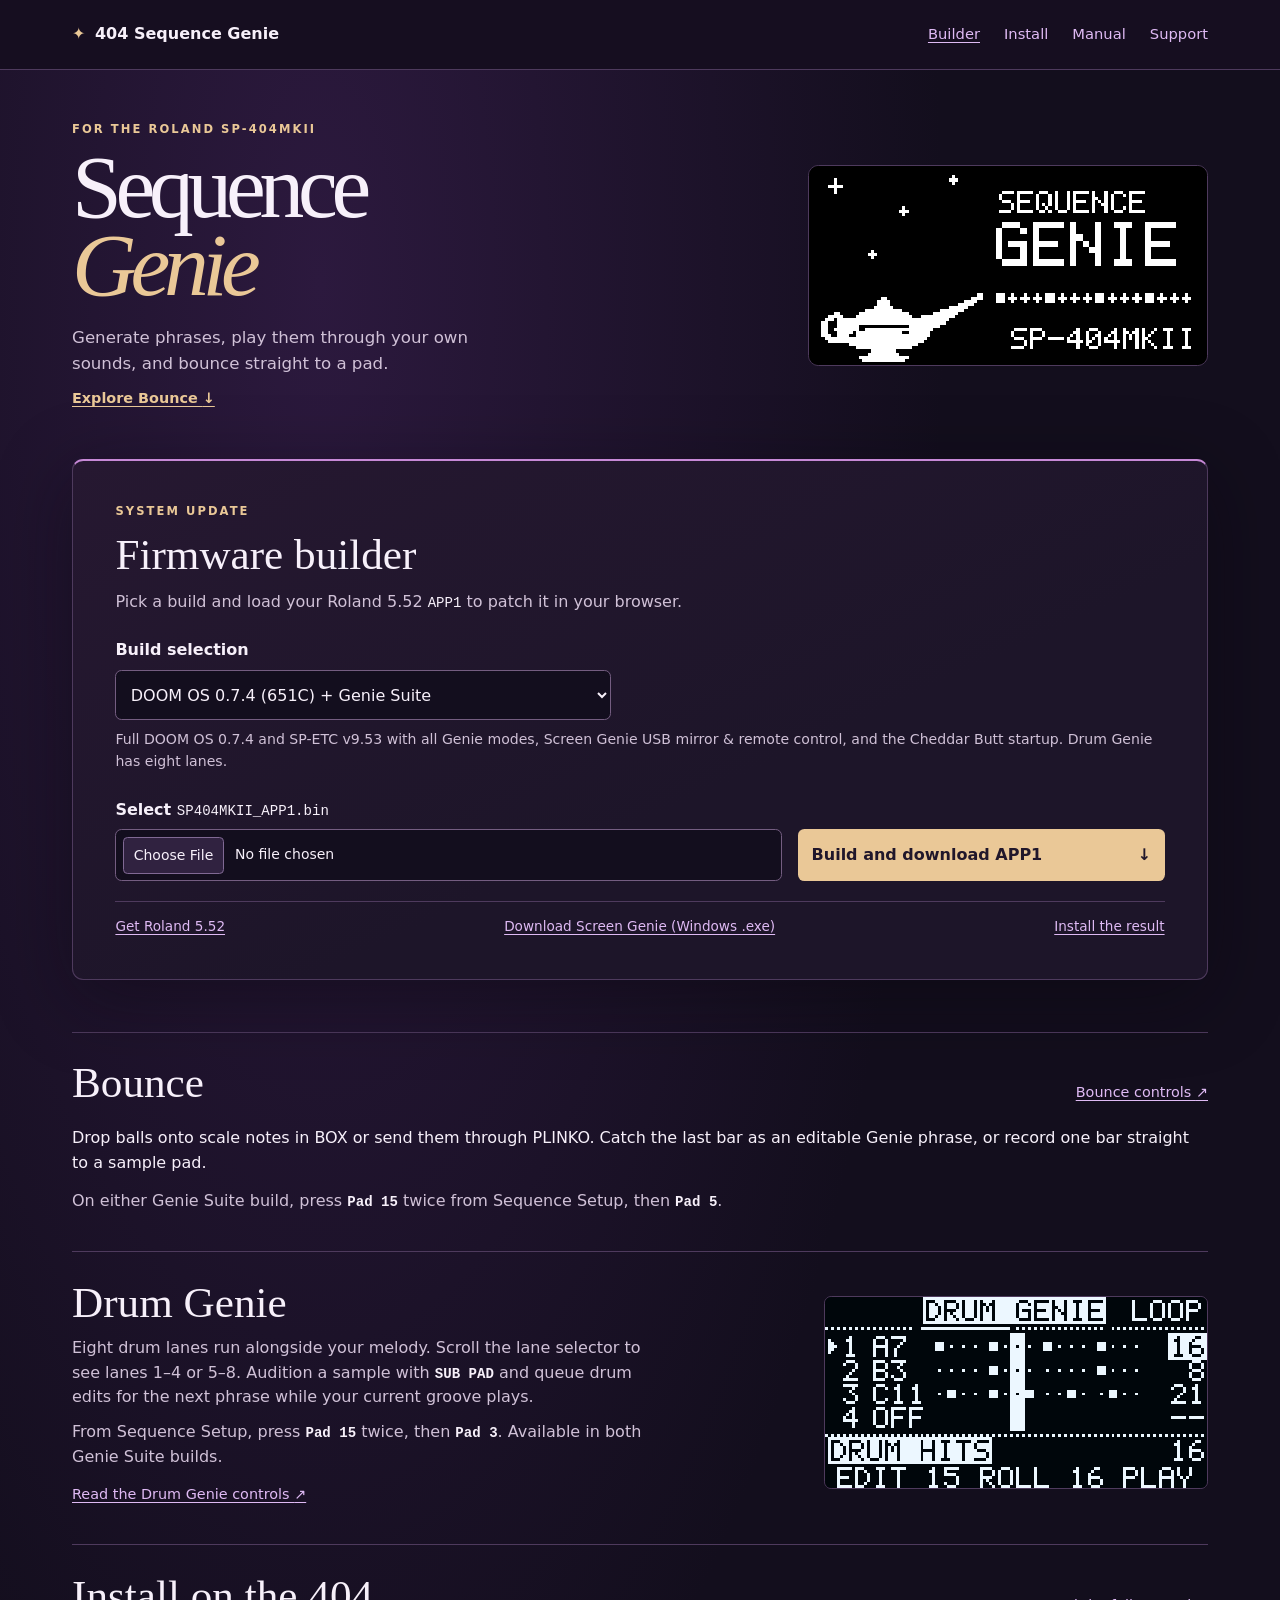
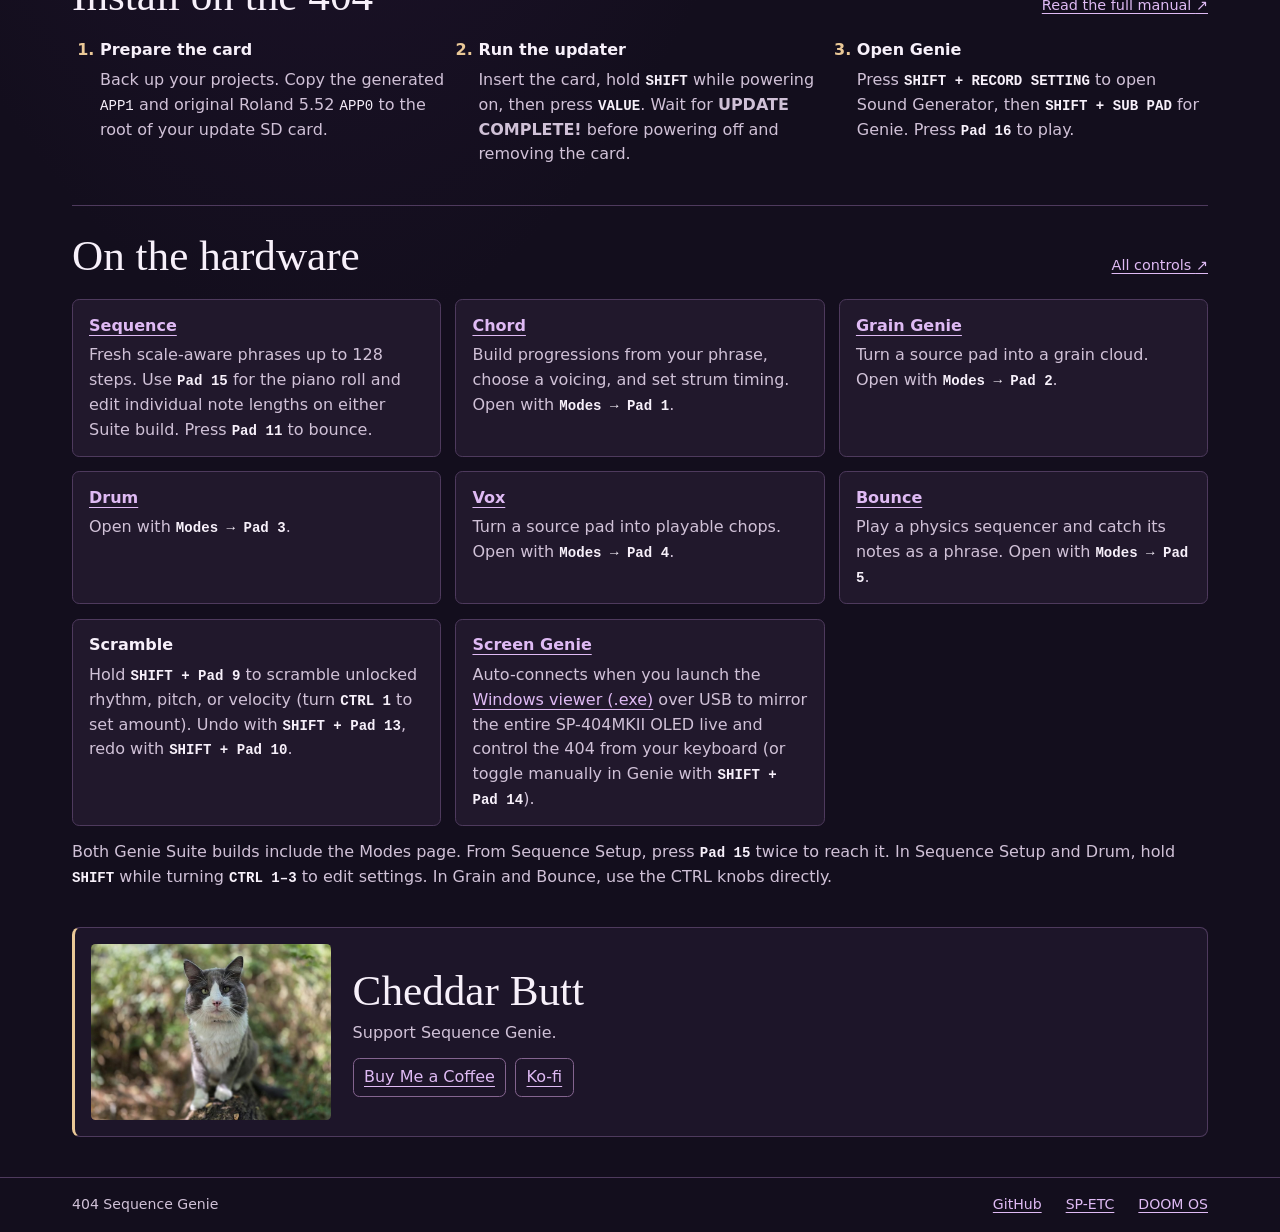
==== docs/index.html @ bf10221a "Keep Vox live during sync/ratchet edits and auto-connect Screen Genie" ====
<!doctype html>
<html lang="en">
<head>
  <meta charset="utf-8">
  <meta name="viewport" content="width=device-width, initial-scale=1">
  <meta name="theme-color" content="#140e20">
  <meta name="description" content="Build the Genie Suite with Bounce for your Roland SP-404MKII.">
  <title>404 Sequence Genie · Firmware Builder</title>
  <link rel="stylesheet" href="./genie.css?v=16">
</head>
<body>
<a class="skip" href="#builder">Skip to firmware builder</a>
<header class="site-header">
  <nav class="wrap nav" aria-label="Main navigation">
    <a class="brand" href="./"><span aria-hidden="true">✦</span> 404 Sequence Genie</a>
    <div class="nav-links">
      <a href="#builder" aria-current="location">Builder</a>
      <a href="#install">Install</a>
      <a href="./genie-manual.html">Manual</a>
      <a href="#support">Support</a>
    </div>
  </nav>
</header>
<main class="wrap">
  <div class="hero">
    <section class="intro" aria-labelledby="title">
      <p class="eyebrow">FOR THE ROLAND SP-404MKII</p>
      <h1 id="title">Sequence<br><em>Genie</em></h1>
      <p>Generate phrases, play them through your own sounds, and bounce straight to a pad.</p>
      <a class="release-link" href="#bounce-genie">Explore Bounce <span aria-hidden="true">↓</span></a>
    </section>
    <video id="lamp-intro" class="hero-art" muted playsinline preload="none" width="512" height="256" poster="./genie-lamp-intro-poster.png" aria-hidden="true">
      <source src="./genie-lamp-intro.mp4" type="video/mp4">
    </video>
    <section class="builder" id="builder" aria-labelledby="builder-title">
      <p class="eyebrow">SYSTEM UPDATE</p>
      <h2 id="builder-title">Firmware builder</h2>
      <p class="builder-intro">Pick a build and load your Roland 5.52 <code>APP1</code> to patch it in your browser.</p>
      <form id="form">
        <div class="preset-field">
          <label for="version">Build selection</label>
          <select id="version" name="version" aria-describedby="build-description">
            <option value="074" selected>DOOM OS 0.7.4 (651C) + Genie Suite</option>
            <option value="stock">Stock Roland 5.52 + Genie Suite</option>
            <option value="legacy">Legacy DOOM OS 0.6.1 (ED5E)</option>
          </select>
        </div>
        <p id="build-description" class="build-description">Full DOOM OS 0.7.4 and SP-ETC v9.53 with all Genie modes, Screen Genie USB mirror &amp; remote control, and the Cheddar Butt startup. Drum Genie has eight lanes.</p>
        <div class="build-controls">
          <div>
            <label for="input">Select <code>SP404MKII_APP1.bin</code></label>
            <input id="input" name="firmware" type="file" accept=".bin,application/octet-stream" required>
          </div>
          <button id="build" disabled>Build and download APP1 <span aria-hidden="true">↓</span></button>
        </div>
        <p id="result" class="status" role="status" aria-live="polite"></p>
      </form>
      <div class="builder-links">
        <a href="https://www.roland.com/global/support/by_product/sp-404mk2/updates_drivers/174cc2fc-ddb2-4128-87a0-848b882cdcea/">Get Roland 5.52</a>
        <a href="https://github.com/AveyCole/404-Sequence-Genie/releases/latest/download/Screen-Genie.exe">Download Screen Genie (Windows .exe)</a>
        <a href="#install">Install the result</a>
      </div>
      <noscript><p>This builder needs JavaScript to verify and patch firmware in your browser.</p></noscript>
    </section>
  </div>

  <section id="bounce-genie" class="guide" aria-labelledby="bounce-title">
    <div class="section-title"><h2 id="bounce-title">Bounce</h2><a href="./genie-manual.html#bounce">Bounce controls <span aria-hidden="true">↗</span></a></div>
    <p>Drop balls onto scale notes in BOX or send them through PLINKO. Catch the last bar as an editable Genie phrase, or record one bar straight to a sample pad.</p>
    <p class="guide-note">On either Genie Suite build, press <kbd>Pad 15</kbd> twice from Sequence Setup, then <kbd>Pad 5</kbd>.</p>
  </section>

  <section id="drum-genie" class="guide oled-feature" aria-labelledby="drum-title">
    <div class="drum-copy">
      <h2 id="drum-title">Drum Genie</h2>
      <p>Eight drum lanes run alongside your melody. Scroll the lane selector to see lanes 1–4 or 5–8. Audition a sample with <kbd>SUB PAD</kbd> and queue drum edits for the next phrase while your current groove plays.</p>
      <p>From Sequence Setup, press <kbd>Pad 15</kbd> twice, then <kbd>Pad 3</kbd>. Available in both Genie Suite builds.</p>
      <a href="./genie-manual.html#drum">Read the Drum Genie controls <span aria-hidden="true">↗</span></a>
    </div>
    <img src="./drum-genie-oled.png" width="384" height="192" alt="Drum Genie OLED showing four drum lanes, their hit patterns, and the current playhead">
  </section>

  <section id="install" class="guide" aria-labelledby="install-title">
    <div class="section-title"><h2 id="install-title">Install on the 404</h2><a href="./genie-manual.html">Read the full manual <span aria-hidden="true">↗</span></a></div>
    <ol class="steps">
      <li><h3>Prepare the card</h3><p>Back up your projects. Copy the generated <code>APP1</code> and original Roland 5.52 <code>APP0</code> to the root of your update SD card.</p></li>
      <li><h3>Run the updater</h3><p>Insert the card, hold <kbd>SHIFT</kbd> while powering on, then press <kbd>VALUE</kbd>. Wait for <b>UPDATE COMPLETE!</b> before powering off and removing the card.</p></li>
      <li><h3>Open Genie</h3><p>Press <kbd>SHIFT + RECORD SETTING</kbd> to open Sound Generator, then <kbd>SHIFT + SUB PAD</kbd> for Genie. Press <kbd>Pad 16</kbd> to play.</p></li>
    </ol>
  </section>

  <section id="controls" class="guide" aria-labelledby="controls-title">
    <div class="section-title"><h2 id="controls-title">On the hardware</h2><a href="./genie-manual.html#sequence">All controls <span aria-hidden="true">↗</span></a></div>
    <div class="modes">
      <article><h3><a href="./genie-manual.html#sequence">Sequence</a></h3><p>Fresh scale-aware phrases up to 128 steps. Use <kbd>Pad 15</kbd> for the piano roll and edit individual note lengths on either Suite build. Press <kbd>Pad 11</kbd> to bounce.</p></article>
      <article><h3><a href="./genie-manual.html#chord">Chord</a></h3><p>Build progressions from your phrase, choose a voicing, and set strum timing. Open with <kbd>Modes → Pad 1</kbd>.</p></article>
      <article><h3><a href="./genie-manual.html#grain">Grain Genie</a></h3><p>Turn a source pad into a grain cloud. Open with <kbd>Modes → Pad 2</kbd>.</p></article>
      <article><h3><a href="./genie-manual.html#drum">Drum</a></h3><p>Open with <kbd>Modes → Pad 3</kbd>.</p></article>
      <article><h3><a href="./genie-manual.html#vox">Vox</a></h3><p>Turn a source pad into playable chops. Open with <kbd>Modes → Pad 4</kbd>.</p></article>
      <article><h3><a href="./genie-manual.html#bounce">Bounce</a></h3><p>Play a physics sequencer and catch its notes as a phrase. Open with <kbd>Modes → Pad 5</kbd>.</p></article>
      <article><h3>Scramble</h3><p>Hold <kbd>SHIFT + Pad 9</kbd> to scramble unlocked rhythm, pitch, or velocity (turn <kbd>CTRL 1</kbd> to set amount). Undo with <kbd>SHIFT + Pad 13</kbd>, redo with <kbd>SHIFT + Pad 10</kbd>.</p></article>
      <article><h3><a href="https://github.com/AveyCole/404-Sequence-Genie/releases/latest/download/Screen-Genie.exe">Screen Genie</a></h3><p>Auto-connects when you launch the <a href="https://github.com/AveyCole/404-Sequence-Genie/releases/latest/download/Screen-Genie.exe">Windows viewer (.exe)</a> over USB to mirror the entire SP-404MKII OLED live and control the 404 from your keyboard (or toggle manually in Genie with <kbd>SHIFT + Pad 14</kbd>).</p></article>
    </div>
    <p class="guide-note">Both Genie Suite builds include the Modes page. From Sequence Setup, press <kbd>Pad 15</kbd> twice to reach it. In Sequence Setup and Drum, hold <kbd>SHIFT</kbd> while turning <kbd>CTRL 1–3</kbd> to edit settings. In Grain and Bounce, use the CTRL knobs directly.</p>
  </section>

  <aside id="support" class="support" aria-labelledby="support-title">
    <img src="./cheddar-butt.jpg" width="800" height="600" alt="Cheddar Butt, a gray and white cat sitting on a log" loading="lazy">
    <div><h2 id="support-title">Cheddar Butt</h2><p>Support Sequence Genie.</p>
      <div class="support-links"><a href="https://buymeacoffee.com/aveycole">Buy Me a Coffee</a><a href="https://ko-fi.com/aveycole">Ko-fi</a></div>
    </div>
  </aside>
</main>
<footer class="site-footer">
  <div class="wrap"><span>404 Sequence Genie</span><div><a href="https://github.com/AveyCole/404-Sequence-Genie">GitHub</a><a href="https://github.com/tracelistener/SP-ETC">SP-ETC</a><a href="https://klangfeldlabs.com/doom-os/">DOOM OS</a></div></div>
</footer>
<script src="./kits-data.js" defer></script>
<script src="./doomos-patcher.js" defer></script>
<script type="module" src="./builder.js?v=20261127-autoconnect"></script>
</body>
</html>
---- docs/genie.css ----
:root {
  color-scheme: dark;
  --ink: #f7f0fa;
  --muted: #d0c1d7;
  --gold: #eac897;
  --violet: #dfbaf4;
  --line: #4e3a5d;
  --panel: #1d1529;
  --background: #130e1d;
  font: 16px/1.55 system-ui, sans-serif;
}
* { box-sizing: border-box; }
body {
  margin: 0;
  color: var(--ink);
  background: radial-gradient(ellipse at 25% 10%, #2c193e 0, transparent 39rem), var(--background);
}
[id] { scroll-margin-top: 1rem; }
a { color: var(--violet); text-underline-offset: .22em; }
a:hover { color: #fff; }
:focus-visible { outline: 3px solid #f4d5a7; outline-offset: 4px; }
.skip { position: absolute; left: 1rem; transform: translateY(-170%); padding: .5rem; background: var(--panel); z-index: 1; }
.skip:focus { transform: none; }
.wrap { width: min(71rem, calc(100% - 3rem)); margin-inline: auto; }
.site-header { border-bottom: 1px solid var(--line); background: #160e20; }
.nav, .nav-links, .site-footer .wrap, .site-footer .wrap div { display: flex; align-items: center; gap: .7rem 1.5rem; flex-wrap: wrap; }
.nav { justify-content: space-between; min-height: 4.3rem; padding-block: .65rem; }
.nav a { text-decoration: none; }
.nav-links a { padding: .3rem 0; font-size: .92rem; }
.nav-links a:hover, .nav-links [aria-current] { text-decoration: underline; }
.brand { color: var(--ink); font-weight: 700; }
.brand span { color: var(--gold); margin-right: .25rem; }
.hero {
  display: grid;
  grid-template-columns: minmax(0, 1fr) minmax(0, 25rem);
  grid-template-areas: "intro art" "builder builder";
  align-items: center;
  gap: clamp(1.5rem, 4vw, 3rem);
  padding-block: clamp(1.6rem, 4vw, 3.25rem);
}
.intro { grid-area: intro; min-width: 0; }
.eyebrow { margin: 0 0 .6rem; color: var(--gold); font-weight: 700; font-size: .72rem; letter-spacing: .18em; }
h1, h2, h3, p { margin: 0; }
h1, h2 { font-family: Georgia, serif; font-weight: 500; }
h1 { font-size: clamp(3.7rem, 7vw, 5.65rem); line-height: .87; letter-spacing: -.07em; }
h1 em { color: var(--gold); font-weight: inherit; }
.intro > h1 + p { max-width: 28rem; margin-top: 1.3rem; color: var(--muted); font-size: 1.04rem; }
.release-link { display: inline-block; margin-top: .65rem; color: var(--gold); font-size: .9rem; font-weight: 650; }
.hero-art {
  grid-area: art;
  display: block;
  width: 100%;
  height: auto;
  border: 1px solid var(--line);
  border-radius: .65rem;
  background: #080808;
  image-rendering: pixelated;
}
.builder {
  grid-area: builder;
  align-self: center;
  background: linear-gradient(155deg, #261831, var(--panel) 60%);
  border: 1px solid var(--line);
  border-top: 2px solid #c789d7;
  border-radius: .7rem;
  padding: clamp(1.3rem, 3.4vw, 2.65rem);
  box-shadow: 0 18px 75px #09060e70;
}
h2 { font-size: clamp(1.8rem, 4vw, 2.7rem); line-height: 1.1; }
.builder-intro { margin-block: .75rem 1.45rem; color: var(--muted); }
.preset-field { max-width: 31rem; }
.visually-hidden { position: absolute; width: 1px; height: 1px; padding: 0; margin: -1px; overflow: hidden; clip-path: inset(50%); white-space: nowrap; }
.modules[hidden], .modules [hidden] { display: none; }
.modules { margin: 1rem 0 0; padding: 0; border: 0; min-inline-size: 0; }
.module-map {
  --branch: clamp(1rem, 4vw, 3.6rem);
  display: grid;
  grid-template-columns: minmax(0, 1fr) clamp(10rem, 18vw, 14rem) minmax(0, 1fr);
  grid-template-areas: "base device genie" "etc device portrait";
  align-items: center;
  gap: .55rem var(--branch);
  padding: clamp(1.05rem, 3vw, 2rem);
  border: 1px solid #514061;
  border-radius: .5rem;
  background:
    radial-gradient(ellipse at 50% 50%, #58375c65, transparent 63%),
    radial-gradient(#b799cf40 1px, transparent 1px) 0 0 / 17px 17px,
    #170f22;
}
.module-node {
  --trace: #ab83c7;
  position: relative;
  min-width: 0;
  margin: 0;
  padding: .78rem;
  border: 1px solid #6b527d;
  border-radius: .42rem;
  background: #291d36;
  box-shadow: 0 .5rem 1.5rem #09050f44;
}
.node-base { grid-area: base; --trace: #e8b97d; align-self: end; margin-bottom: .45rem; }
.node-spetc { grid-area: etc; align-self: start; margin-top: .45rem; }
.node-genie { grid-area: genie; --trace: #efabc9; align-self: end; margin-bottom: .45rem; }
.node-portrait { grid-area: portrait; align-self: start; margin-top: .45rem; }
.module-node::before, .module-node::after { position: absolute; content: ""; top: 50%; pointer-events: none; }
.module-node::before { width: calc(var(--branch) + 2px); height: 1px; background: var(--trace); }
.module-node::after { width: 7px; height: 7px; transform: translateY(-50%); border-radius: 50%; background: var(--trace); box-shadow: 0 0 10px var(--trace); }
.node-base::before, .node-spetc::before, .node-base::after, .node-spetc::after { left: 100%; }
.node-genie::before, .node-portrait::before, .node-genie::after, .node-portrait::after { right: 100%; }
.module-node:has(input:is(#spetc, #portrait):not(:checked)),
.module-node:has(input:is(#spetc, #portrait):disabled) { --trace: #745d7f; }
.module-node label { font-size: .89rem; }
.module-check { display: flex; align-items: flex-start; gap: .58rem; font-size: .9rem; cursor: pointer; }
.module-check:has(input:disabled) { color: var(--muted); cursor: default; }
.module-check input { flex: none; width: 1rem; height: 1rem; margin: .2rem 0 0; accent-color: var(--gold); }
.module-check small { display: block; margin-top: .14rem; color: var(--muted); font-size: .76rem; font-weight: 400; line-height: 1.35; }
.module-node > .module-check { margin-bottom: 0; }
.component-option { margin-top: .65rem; padding-top: .65rem; border-top: 1px solid #6b527d; }
.component-suboption { margin: .46rem 0 0 1.58rem; }
.genie-mode-options {
  display: grid;
  grid-template-columns: repeat(2, minmax(0, 1fr));
  gap: .15rem .8rem;
  margin: .65rem 0 0;
  padding: .25rem 0 0;
  border: 0;
  min-inline-size: 0;
}
.genie-mode-options legend { padding: 0; color: var(--muted); font-size: .79rem; }
.genie-mode-options label { margin-bottom: 0; font-weight: 500; }
.boot-style-options { margin-left: 1.58rem; }
.node-genie summary { cursor: pointer; font-weight: 650; font-size: .89rem; }
.node-genie details .genie-mode-options { margin-top: .35rem; }
.node-genie .workflow-options { grid-template-columns: 1fr; }
#doom-feature-options .genie-mode-options,
#spetc-feature-options .genie-mode-options { grid-template-columns: 1fr; margin-top: .35rem; }
.module-device { grid-area: device; position: relative; margin: 0; z-index: 1; filter: drop-shadow(0 .9rem 1.25rem #08050ed0); }
.module-device img {
  display: block;
  width: 100%;
  height: auto;
  clip-path: polygon(5% 0, 95% 0, 98% 2%, 100% 96%, 97% 99%, 4% 100%, 0 96%, 1.4% 2%);
}
.device-oled {
  display: grid;
  place-items: center;
  position: absolute;
  top: 19.1%;
  left: 33.8%;
  width: 32.4%;
  height: 20.65%;
  border-radius: 50%;
  color: #e4f6ff;
  background: radial-gradient(ellipse at 48% 43%, #32343a, #16171b 73%);
  font: 750 clamp(.39rem, .85vw, .7rem)/1.1 ui-monospace, monospace;
  text-align: center;
  text-shadow: 0 0 .32rem #bae4ff;
}
.firmware-space { display: grid; grid-template-columns: auto minmax(5rem, 1fr) auto; align-items: center; gap: .35rem .95rem; padding-block: .8rem .2rem; }
.firmware-space label { margin: 0; font-size: .86rem; }
.firmware-space output { color: var(--muted); font: .78rem/1.4 ui-monospace, Consolas, monospace; }
.firmware-space p { grid-column: 1/-1; color: var(--gold); font-size: .83rem; }
.firmware-space meter { width: 100%; height: .8rem; accent-color: var(--gold); }
.firmware-space meter::-webkit-meter-bar { background: #170f22; border: 1px solid #604b6f; }
.firmware-space meter::-webkit-meter-optimum-value { background: linear-gradient(90deg, #a985cd, #e6b583); }
.build-controls { display: grid; grid-template-columns: minmax(0, 1fr) minmax(13rem, .55fr); align-items: end; gap: .7rem 1rem; }
.build-controls button { margin-top: 0; }
label { display: block; margin-bottom: .43rem; font-weight: 650; }
code, kbd { font: .88em/1.35 ui-monospace, Consolas, monospace; color: var(--ink); overflow-wrap: anywhere; }
kbd { font-weight: 700; }
select, input[type=file], button { display: block; width: 100%; font: inherit; color: var(--ink); }
select, input[type=file] { min-height: 3.15rem; border: 1px solid #745d81; border-radius: .4rem; background: #130e1e; }
select { padding: .55rem .65rem; }
.build-description { min-height: 3.35rem; margin: .55rem 0 .95rem; color: var(--muted); font-size: .88rem; }
input[type=file] { padding: .42rem; font-size: .875rem; }
input::file-selector-button { padding: .4rem .6rem; margin-right: .7rem; border: 1px solid #806994; border-radius: .28rem; background: #302240; color: var(--ink); font: inherit; cursor: pointer; }
button { display: flex; align-items: center; justify-content: space-between; gap: .5rem; margin-top: 1rem; min-height: 3.25rem; padding: .63rem .85rem; border: 0; border-radius: .4rem; color: #21172b; background: var(--gold); font-weight: 750; cursor: pointer; }
button:hover { background: #ffe2b9; }
button:disabled { cursor: not-allowed; opacity: .65; }
.status { color: var(--violet); margin-top: .6rem; font-size: .9rem; overflow-wrap: anywhere; }
.status:empty { display: none; }
.status[data-state=error] { color: #ffc0d0; }
.status[data-state=done] { color: #bef0c8; }
.builder-links { border-top: 1px solid var(--line); padding-top: .85rem; margin-top: 1.25rem; display: flex; justify-content: space-between; gap: .55rem 1rem; flex-wrap: wrap; font-size: .85rem; }
.guide { border-top: 1px solid var(--line); padding-block: 1.65rem 2.35rem; }
.oled-feature { display: grid; grid-template-columns: 1fr minmax(16rem, 24rem); gap: 1.25rem 2.5rem; align-items: center; }
.drum-copy p { max-width: 37rem; margin-block: .6rem; color: var(--muted); }
.drum-copy a { display: inline-block; margin-top: .25rem; font-size: .9rem; }
.oled-feature img { display: block; width: 100%; height: auto; border: 1px solid var(--line); border-radius: .45rem; image-rendering: pixelated; }
.section-title { display: flex; align-items: baseline; justify-content: space-between; flex-wrap: wrap; gap: .55rem 1.5rem; margin-bottom: 1.2rem; }
.section-title a { font-size: .9rem; }
.steps, .modes { display: grid; gap: .9rem; margin: 0; }
.steps { grid-template-columns: repeat(3, 1fr); padding-left: 1.75rem; gap: 1.7rem; }
.steps li::marker { color: var(--gold); font-weight: 700; }
.steps p, .modes p, .guide-note, .support p { color: var(--muted); }
.steps h3, .modes h3 { margin-bottom: .3rem; font-size: 1rem; }
.modes { grid-template-columns: repeat(3, minmax(0, 1fr)); }
.modes article { border: 1px solid var(--line); background: #21182c; border-radius: .45rem; padding: .85rem 1rem; }
.guide-note { margin-top: .85rem; }
.support { display: grid; grid-template-columns: minmax(8rem, 15rem) 1fr; gap: 1.35rem; align-items: center; background: var(--panel); border: 1px solid var(--line); border-left: 3px solid var(--gold); border-radius: .5rem; padding: 1rem; margin: 0 0 2.5rem; }
.support img { display: block; width: 100%; height: clamp(8rem, 19vw, 11rem); object-fit: cover; border-radius: .28rem; }
.support p { margin-top: .4rem; }
.support-links { display: flex; flex-wrap: wrap; gap: .55rem; margin-top: .75rem; }
.support-links a { padding: .4rem .65rem; border: 1px solid #84648f; border-radius: .4rem; }
.site-footer { border-top: 1px solid var(--line); color: var(--muted); padding-block: 1rem; font-size: .88rem; }
.site-footer .wrap { justify-content: space-between; }
@media (max-width: 52rem) {
  .hero { grid-template-columns: 1fr 1fr; }
  .module-map { --branch: 1.05rem; padding: .85rem; }
  .module-node { padding: .6rem; }
  .firmware-space { grid-template-columns: auto minmax(5rem, 1fr); }
  .firmware-space output { grid-column: 1 / -1; }
  .modes { grid-template-columns: repeat(2, 1fr); }
}
@media (max-width: 34rem) {
  .wrap { width: calc(100% - 2rem); }
  .hero { grid-template-columns: 1fr; grid-template-areas: "intro" "builder" "art"; padding-top: 1.15rem; gap: .8rem; }
  .module-map { grid-template-columns: minmax(0, 1fr) minmax(0, 1fr); grid-template-areas: "device device" "base genie" "etc portrait"; gap: .5rem; }
  .module-device { width: 8rem; justify-self: center; margin-bottom: .6rem; }
  .module-node { margin: 0; align-self: stretch; }
  .module-node::before, .module-node::after { display: none; }
  .build-controls { grid-template-columns: minmax(0, 1fr); }
  .builder-intro { margin-bottom: 1rem; }
  .nav { gap: .1rem .8rem; }
  .nav-links { gap: .25rem 1rem; }
  .oled-feature { grid-template-columns: 1fr; }
  .steps { grid-template-columns: 1fr; gap: 1rem; }
  .support { grid-template-columns: 5rem 1fr; gap: .8rem; }
  .support img { height: 6.5rem; }
  select { font-size: .89rem; }
}
@media (max-width: 23rem) {
  .modes { grid-template-columns: 1fr; }
}
@media (max-width: 26rem) {
  .module-map { grid-template-columns: minmax(0, 1fr); grid-template-areas: "device" "base" "etc" "genie" "portrait"; }
}
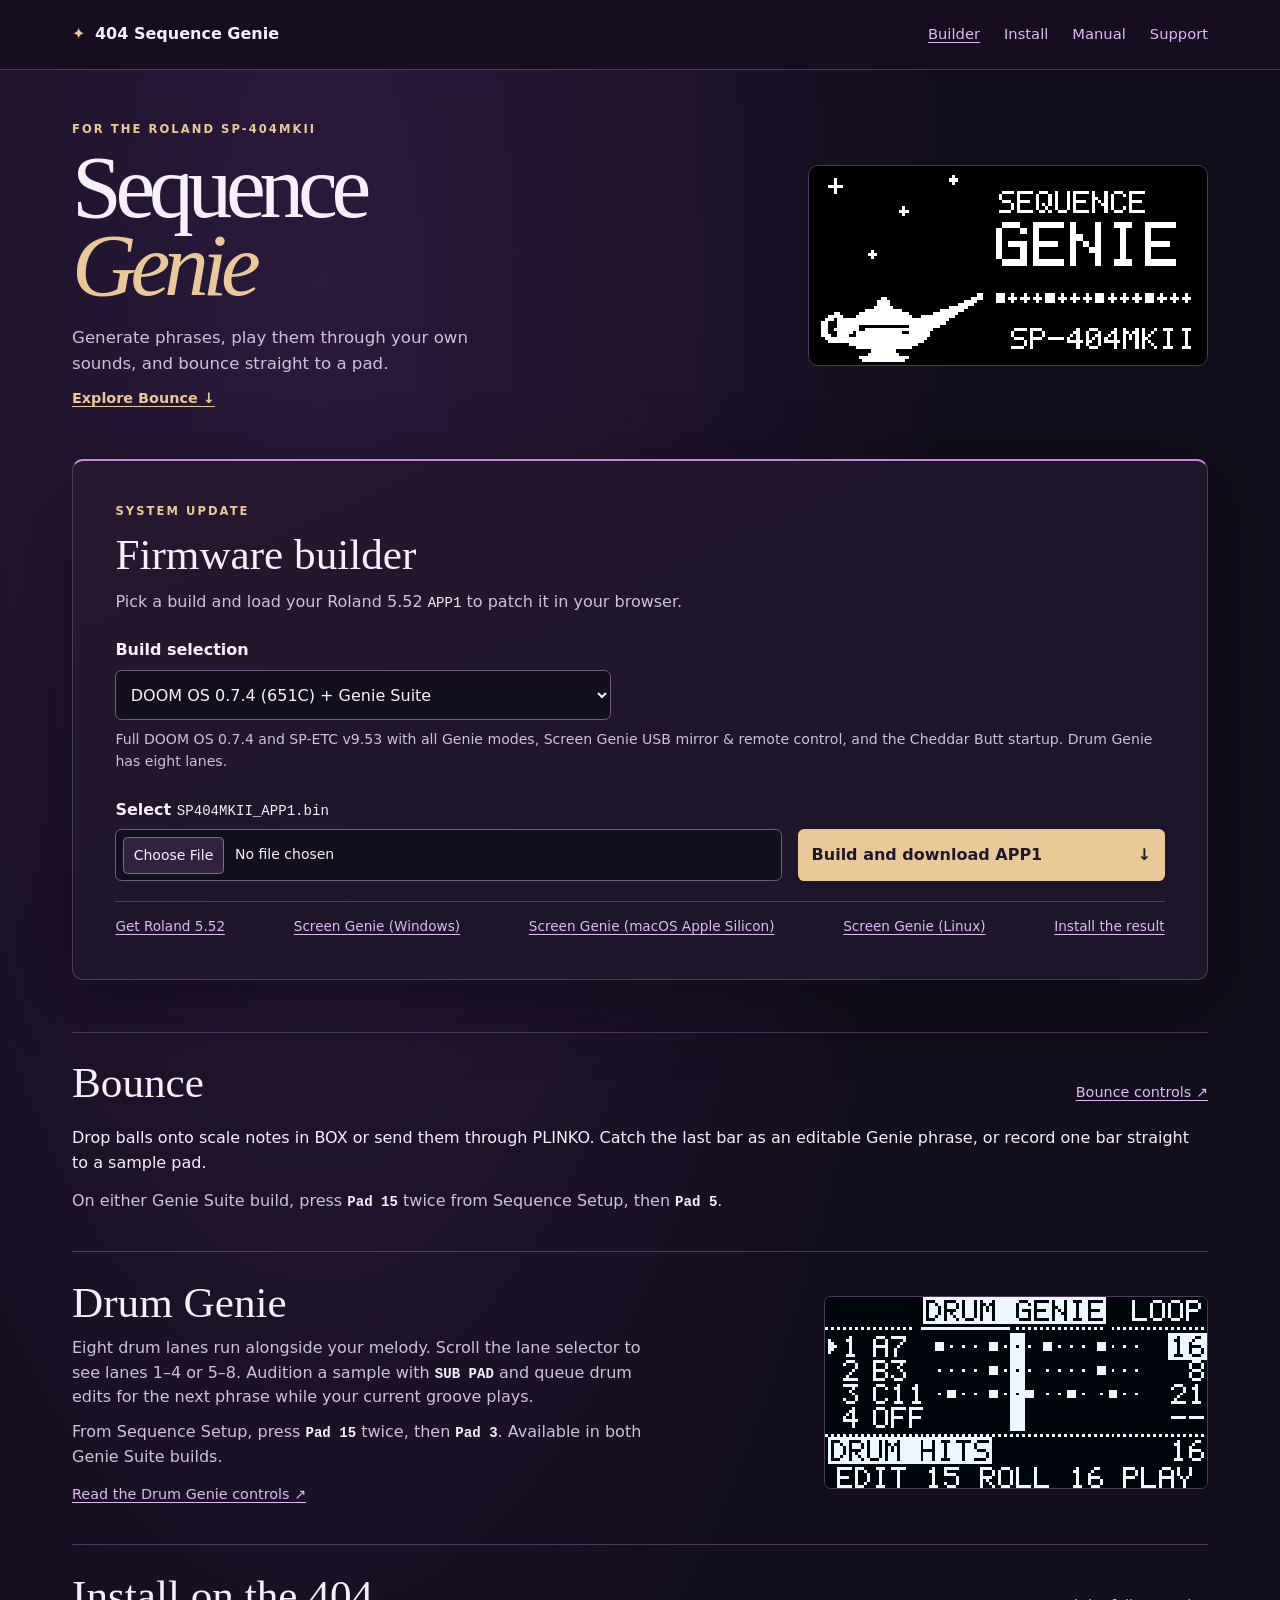
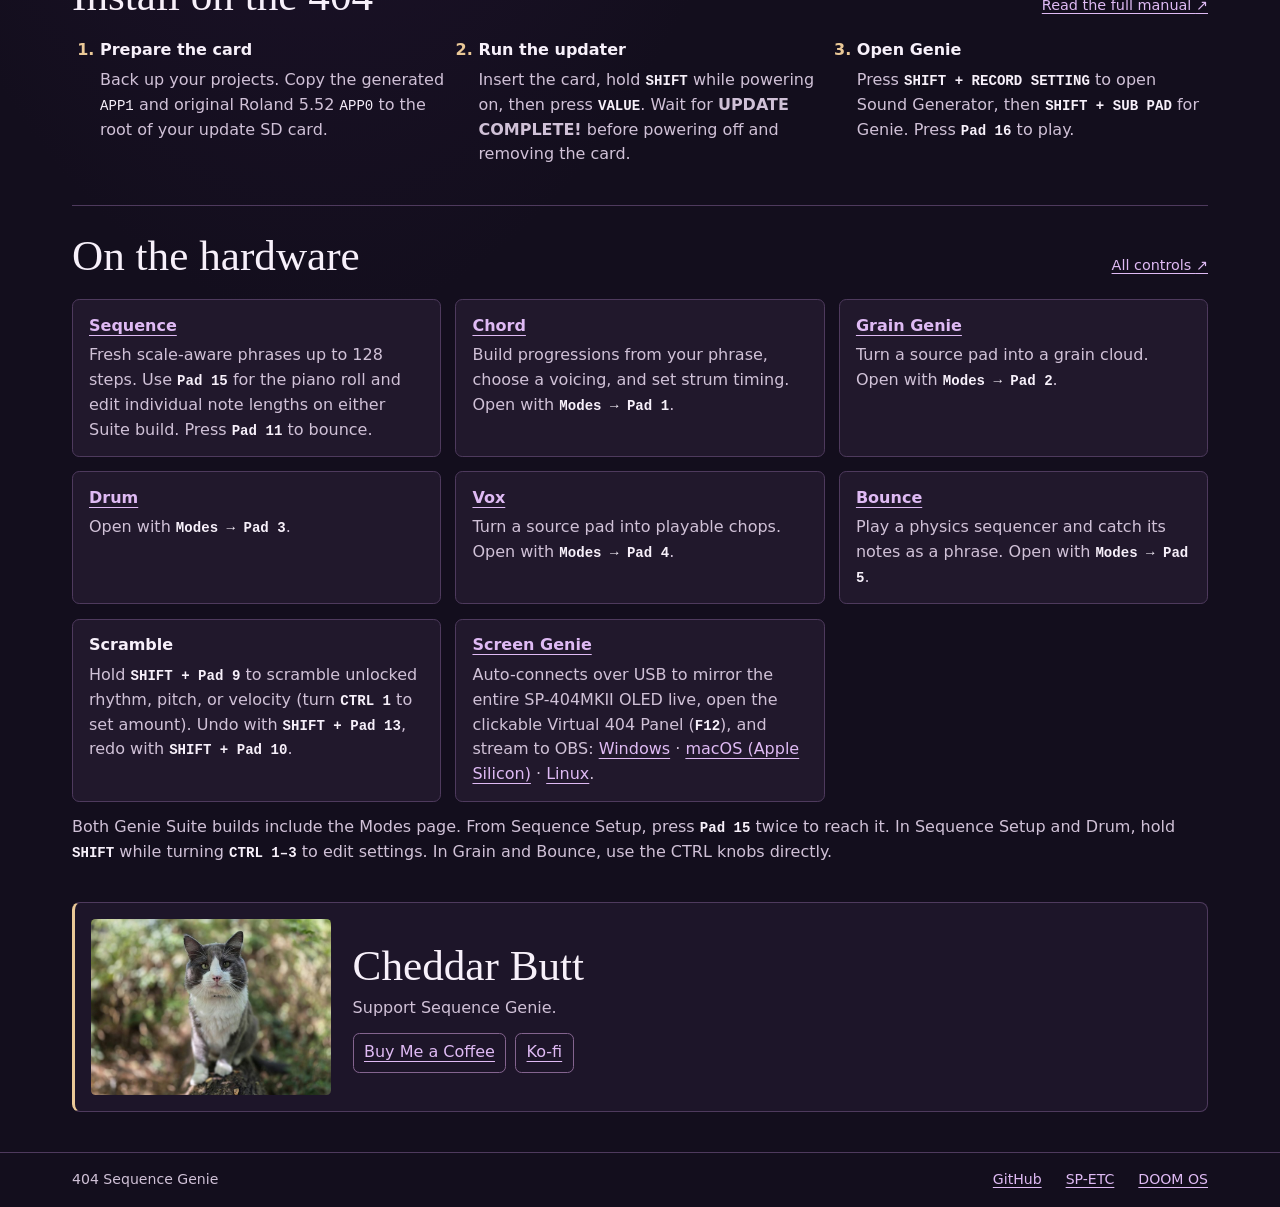
==== commit b82efd74: "Add macOS Apple Silicon and Linux Screen Genie download links to live page" ====
--- a/docs/index.html
+++ b/docs/index.html
@@ -57,7 +57,9 @@
       </form>
       <div class="builder-links">
         <a href="https://www.roland.com/global/support/by_product/sp-404mk2/updates_drivers/174cc2fc-ddb2-4128-87a0-848b882cdcea/">Get Roland 5.52</a>
-        <a href="https://github.com/AveyCole/404-Sequence-Genie/releases/latest/download/Screen-Genie.exe">Download Screen Genie (Windows .exe)</a>
+        <a href="https://github.com/AveyCole/404-Sequence-Genie/releases/latest/download/Screen-Genie.exe">Screen Genie (Windows)</a>
+        <a href="https://github.com/AveyCole/404-Sequence-Genie/releases/latest/download/Screen-Genie-macOS.zip">Screen Genie (macOS Apple Silicon)</a>
+        <a href="https://github.com/AveyCole/404-Sequence-Genie/releases/latest/download/Screen-Genie-Linux.tar.gz">Screen Genie (Linux)</a>
         <a href="#install">Install the result</a>
       </div>
       <noscript><p>This builder needs JavaScript to verify and patch firmware in your browser.</p></noscript>
@@ -99,7 +101,7 @@
       <article><h3><a href="./genie-manual.html#vox">Vox</a></h3><p>Turn a source pad into playable chops. Open with <kbd>Modes → Pad 4</kbd>.</p></article>
       <article><h3><a href="./genie-manual.html#bounce">Bounce</a></h3><p>Play a physics sequencer and catch its notes as a phrase. Open with <kbd>Modes → Pad 5</kbd>.</p></article>
       <article><h3>Scramble</h3><p>Hold <kbd>SHIFT + Pad 9</kbd> to scramble unlocked rhythm, pitch, or velocity (turn <kbd>CTRL 1</kbd> to set amount). Undo with <kbd>SHIFT + Pad 13</kbd>, redo with <kbd>SHIFT + Pad 10</kbd>.</p></article>
-      <article><h3><a href="https://github.com/AveyCole/404-Sequence-Genie/releases/latest/download/Screen-Genie.exe">Screen Genie</a></h3><p>Auto-connects when you launch the <a href="https://github.com/AveyCole/404-Sequence-Genie/releases/latest/download/Screen-Genie.exe">Windows viewer (.exe)</a> over USB to mirror the entire SP-404MKII OLED live and control the 404 from your keyboard (or toggle manually in Genie with <kbd>SHIFT + Pad 14</kbd>).</p></article>
+      <article><h3><a href="https://github.com/AveyCole/404-Sequence-Genie/releases/latest">Screen Genie</a></h3><p>Auto-connects over USB to mirror the entire SP-404MKII OLED live, open the clickable Virtual 404 Panel (<kbd>F12</kbd>), and stream to OBS: <a href="https://github.com/AveyCole/404-Sequence-Genie/releases/latest/download/Screen-Genie.exe">Windows</a> · <a href="https://github.com/AveyCole/404-Sequence-Genie/releases/latest/download/Screen-Genie-macOS.zip">macOS (Apple Silicon)</a> · <a href="https://github.com/AveyCole/404-Sequence-Genie/releases/latest/download/Screen-Genie-Linux.tar.gz">Linux</a>.</p></article>
     </div>
     <p class="guide-note">Both Genie Suite builds include the Modes page. From Sequence Setup, press <kbd>Pad 15</kbd> twice to reach it. In Sequence Setup and Drum, hold <kbd>SHIFT</kbd> while turning <kbd>CTRL 1–3</kbd> to edit settings. In Grain and Bounce, use the CTRL knobs directly.</p>
   </section>
@@ -116,6 +118,6 @@
 </footer>
 <script src="./kits-data.js" defer></script>
 <script src="./doomos-patcher.js" defer></script>
-<script type="module" src="./builder.js?v=20261127-autoconnect"></script>
+<script type="module" src="./builder.js?v=20261127-subpad"></script>
 </body>
 </html>
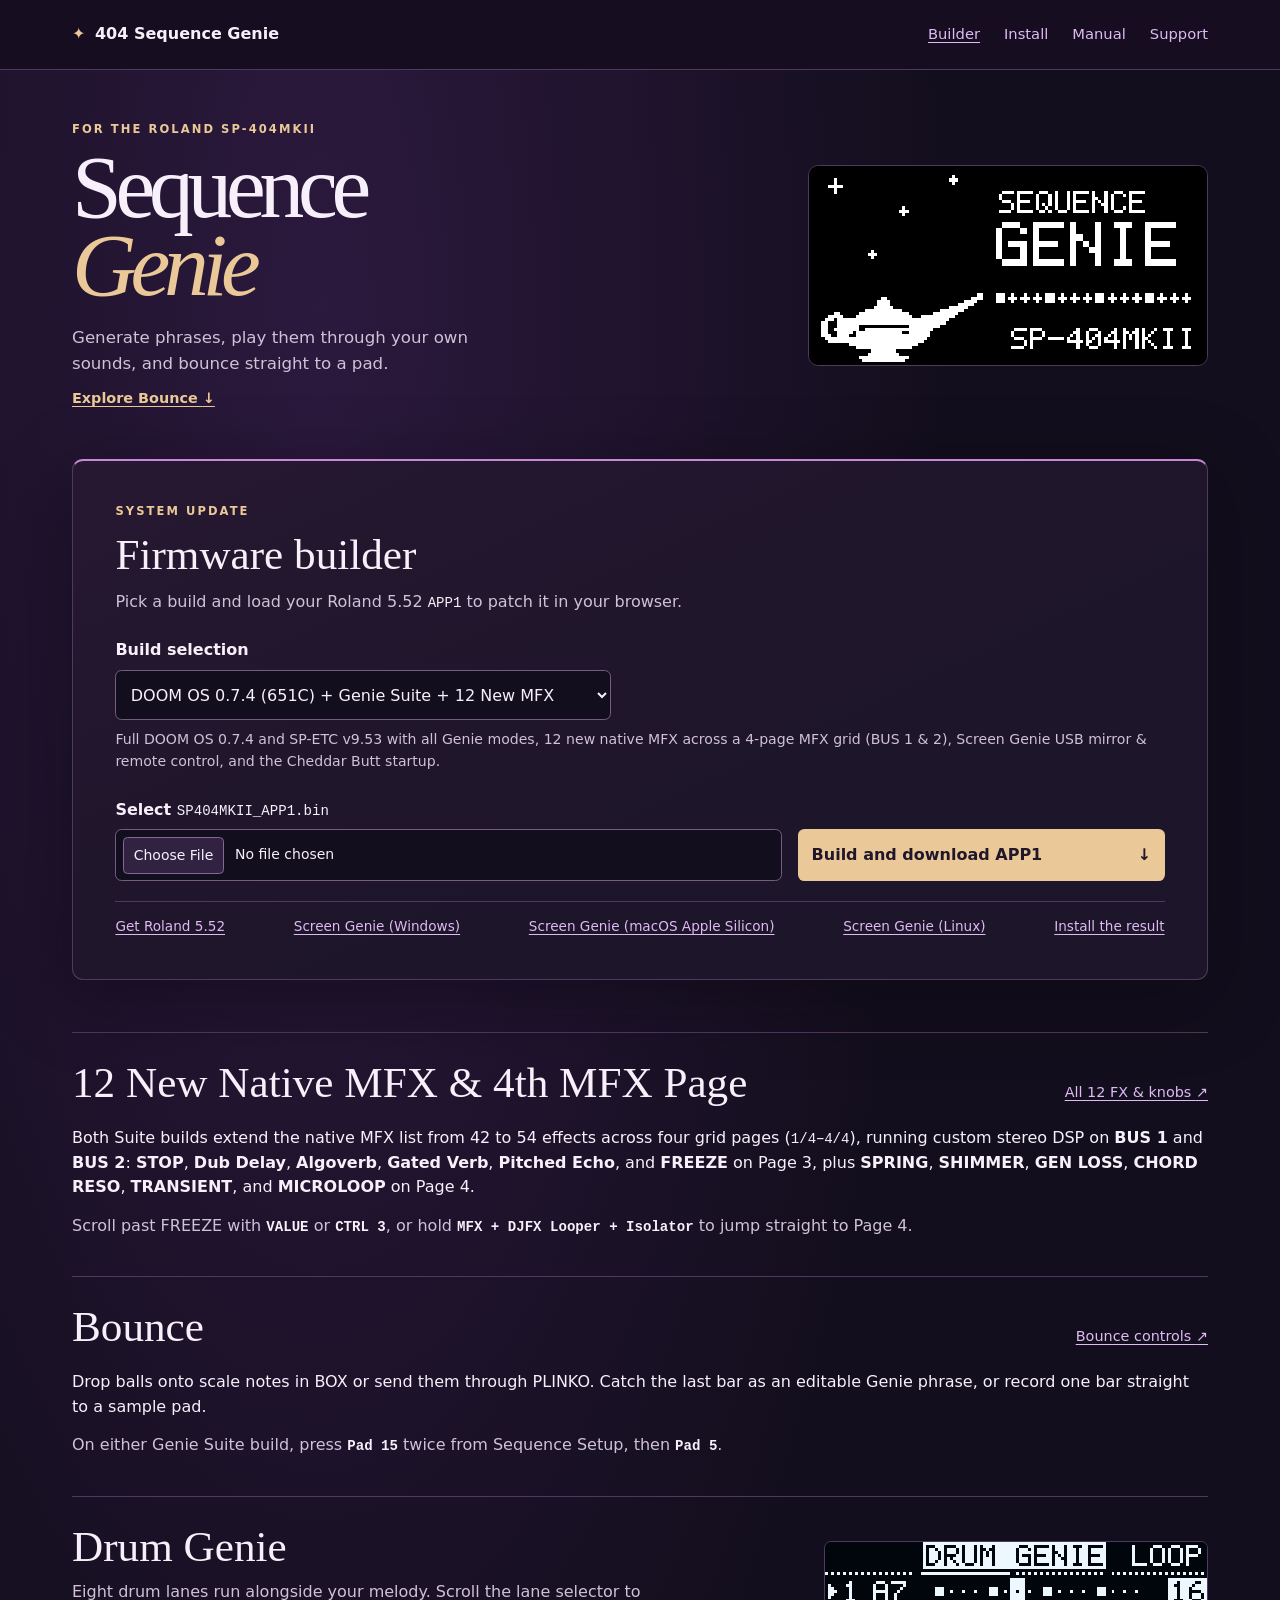
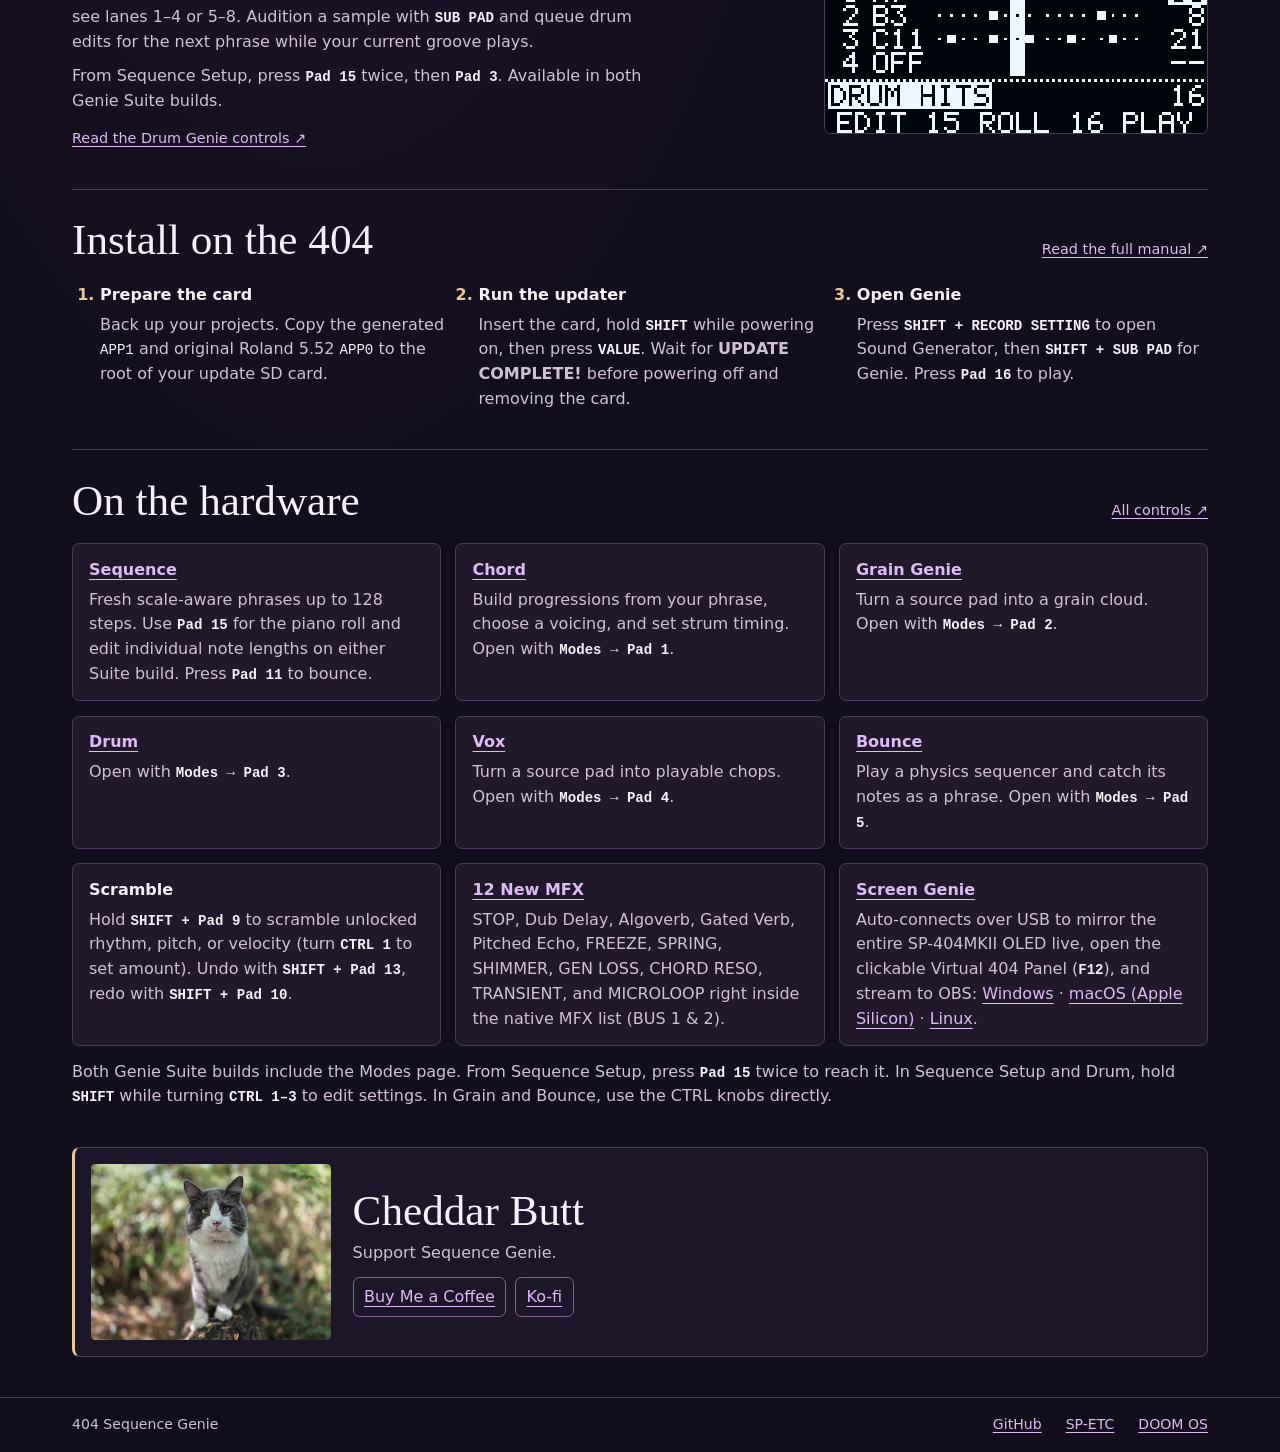
==== commit f63dc5f6: "Add 12 new native MFX (49-60) and 4-page MFX grid to live Genie Suite builds" ====
--- a/docs/index.html
+++ b/docs/index.html
@@ -40,12 +40,12 @@
         <div class="preset-field">
           <label for="version">Build selection</label>
           <select id="version" name="version" aria-describedby="build-description">
-            <option value="074" selected>DOOM OS 0.7.4 (651C) + Genie Suite</option>
-            <option value="stock">Stock Roland 5.52 + Genie Suite</option>
+            <option value="074" selected>DOOM OS 0.7.4 (651C) + Genie Suite + 12 New MFX</option>
+            <option value="stock">Stock Roland 5.52 + Genie Suite + 12 New MFX</option>
             <option value="legacy">Legacy DOOM OS 0.6.1 (ED5E)</option>
           </select>
         </div>
-        <p id="build-description" class="build-description">Full DOOM OS 0.7.4 and SP-ETC v9.53 with all Genie modes, Screen Genie USB mirror &amp; remote control, and the Cheddar Butt startup. Drum Genie has eight lanes.</p>
+        <p id="build-description" class="build-description">Full DOOM OS 0.7.4 and SP-ETC v9.53 with all Genie modes, 12 new native MFX across a 4-page MFX grid (BUS 1 &amp; 2), Screen Genie USB mirror &amp; remote control, and the Cheddar Butt startup.</p>
         <div class="build-controls">
           <div>
             <label for="input">Select <code>SP404MKII_APP1.bin</code></label>
@@ -65,6 +65,12 @@
       <noscript><p>This builder needs JavaScript to verify and patch firmware in your browser.</p></noscript>
     </section>
   </div>
+
+  <section id="new-mfx" class="guide" aria-labelledby="mfx-title">
+    <div class="section-title"><h2 id="mfx-title">12 New Native MFX &amp; 4th MFX Page</h2><a href="./genie-manual.html#mfx">All 12 FX &amp; knobs <span aria-hidden="true">↗</span></a></div>
+    <p>Both Suite builds extend the native MFX list from 42 to 54 effects across four grid pages (<code>1/4</code>–<code>4/4</code>), running custom stereo DSP on <b>BUS 1</b> and <b>BUS 2</b>: <b>STOP</b>, <b>Dub Delay</b>, <b>Algoverb</b>, <b>Gated Verb</b>, <b>Pitched Echo</b>, and <b>FREEZE</b> on Page 3, plus <b>SPRING</b>, <b>SHIMMER</b>, <b>GEN LOSS</b>, <b>CHORD RESO</b>, <b>TRANSIENT</b>, and <b>MICROLOOP</b> on Page 4.</p>
+    <p class="guide-note">Scroll past FREEZE with <kbd>VALUE</kbd> or <kbd>CTRL 3</kbd>, or hold <kbd>MFX + DJFX Looper + Isolator</kbd> to jump straight to Page 4.</p>
+  </section>
 
   <section id="bounce-genie" class="guide" aria-labelledby="bounce-title">
     <div class="section-title"><h2 id="bounce-title">Bounce</h2><a href="./genie-manual.html#bounce">Bounce controls <span aria-hidden="true">↗</span></a></div>
@@ -101,6 +107,7 @@
       <article><h3><a href="./genie-manual.html#vox">Vox</a></h3><p>Turn a source pad into playable chops. Open with <kbd>Modes → Pad 4</kbd>.</p></article>
       <article><h3><a href="./genie-manual.html#bounce">Bounce</a></h3><p>Play a physics sequencer and catch its notes as a phrase. Open with <kbd>Modes → Pad 5</kbd>.</p></article>
       <article><h3>Scramble</h3><p>Hold <kbd>SHIFT + Pad 9</kbd> to scramble unlocked rhythm, pitch, or velocity (turn <kbd>CTRL 1</kbd> to set amount). Undo with <kbd>SHIFT + Pad 13</kbd>, redo with <kbd>SHIFT + Pad 10</kbd>.</p></article>
+      <article><h3><a href="./genie-manual.html#mfx">12 New MFX</a></h3><p>STOP, Dub Delay, Algoverb, Gated Verb, Pitched Echo, FREEZE, SPRING, SHIMMER, GEN LOSS, CHORD RESO, TRANSIENT, and MICROLOOP right inside the native MFX list (BUS 1 &amp; 2).</p></article>
       <article><h3><a href="https://github.com/AveyCole/404-Sequence-Genie/releases/latest">Screen Genie</a></h3><p>Auto-connects over USB to mirror the entire SP-404MKII OLED live, open the clickable Virtual 404 Panel (<kbd>F12</kbd>), and stream to OBS: <a href="https://github.com/AveyCole/404-Sequence-Genie/releases/latest/download/Screen-Genie.exe">Windows</a> · <a href="https://github.com/AveyCole/404-Sequence-Genie/releases/latest/download/Screen-Genie-macOS.zip">macOS (Apple Silicon)</a> · <a href="https://github.com/AveyCole/404-Sequence-Genie/releases/latest/download/Screen-Genie-Linux.tar.gz">Linux</a>.</p></article>
     </div>
     <p class="guide-note">Both Genie Suite builds include the Modes page. From Sequence Setup, press <kbd>Pad 15</kbd> twice to reach it. In Sequence Setup and Drum, hold <kbd>SHIFT</kbd> while turning <kbd>CTRL 1–3</kbd> to edit settings. In Grain and Bounce, use the CTRL knobs directly.</p>
@@ -118,6 +125,6 @@
 </footer>
 <script src="./kits-data.js" defer></script>
 <script src="./doomos-patcher.js" defer></script>
-<script type="module" src="./builder.js?v=20261127-subpad"></script>
+<script type="module" src="./builder.js?v=20261127-fx12"></script>
 </body>
 </html>
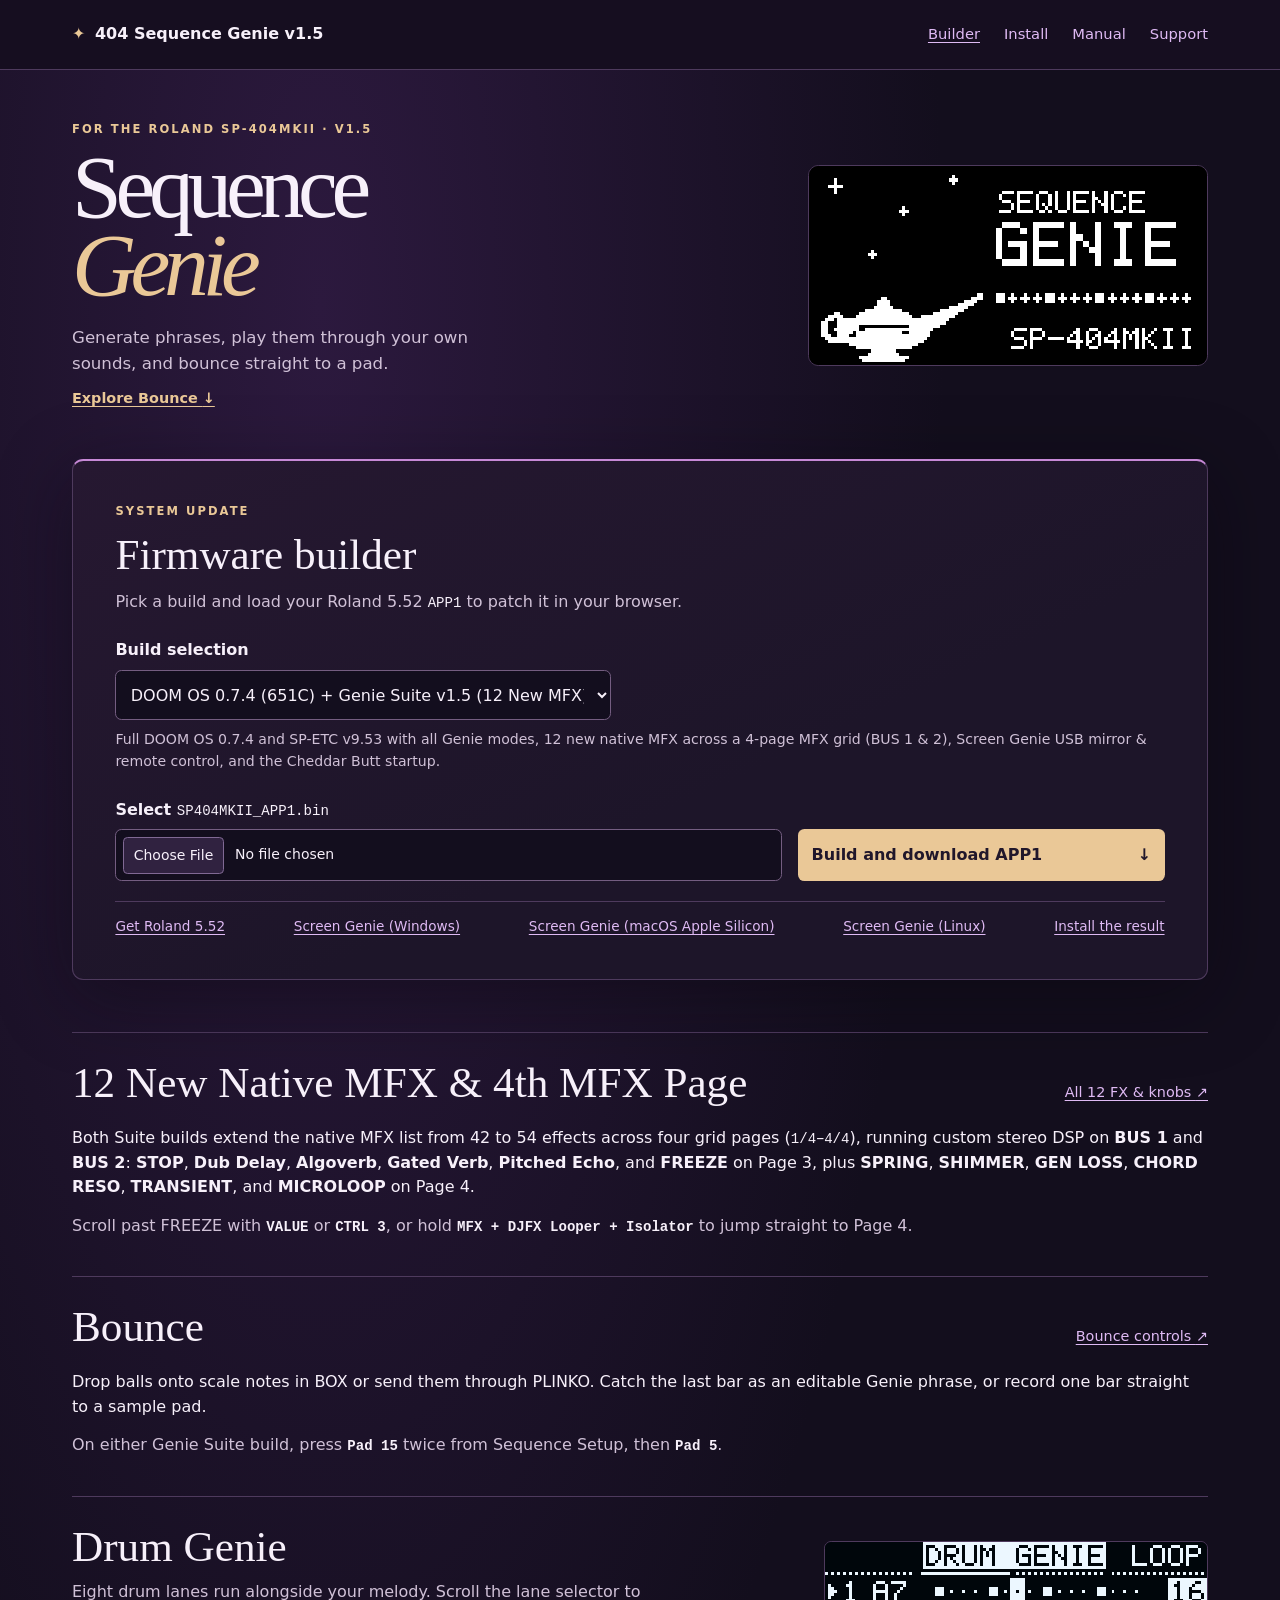
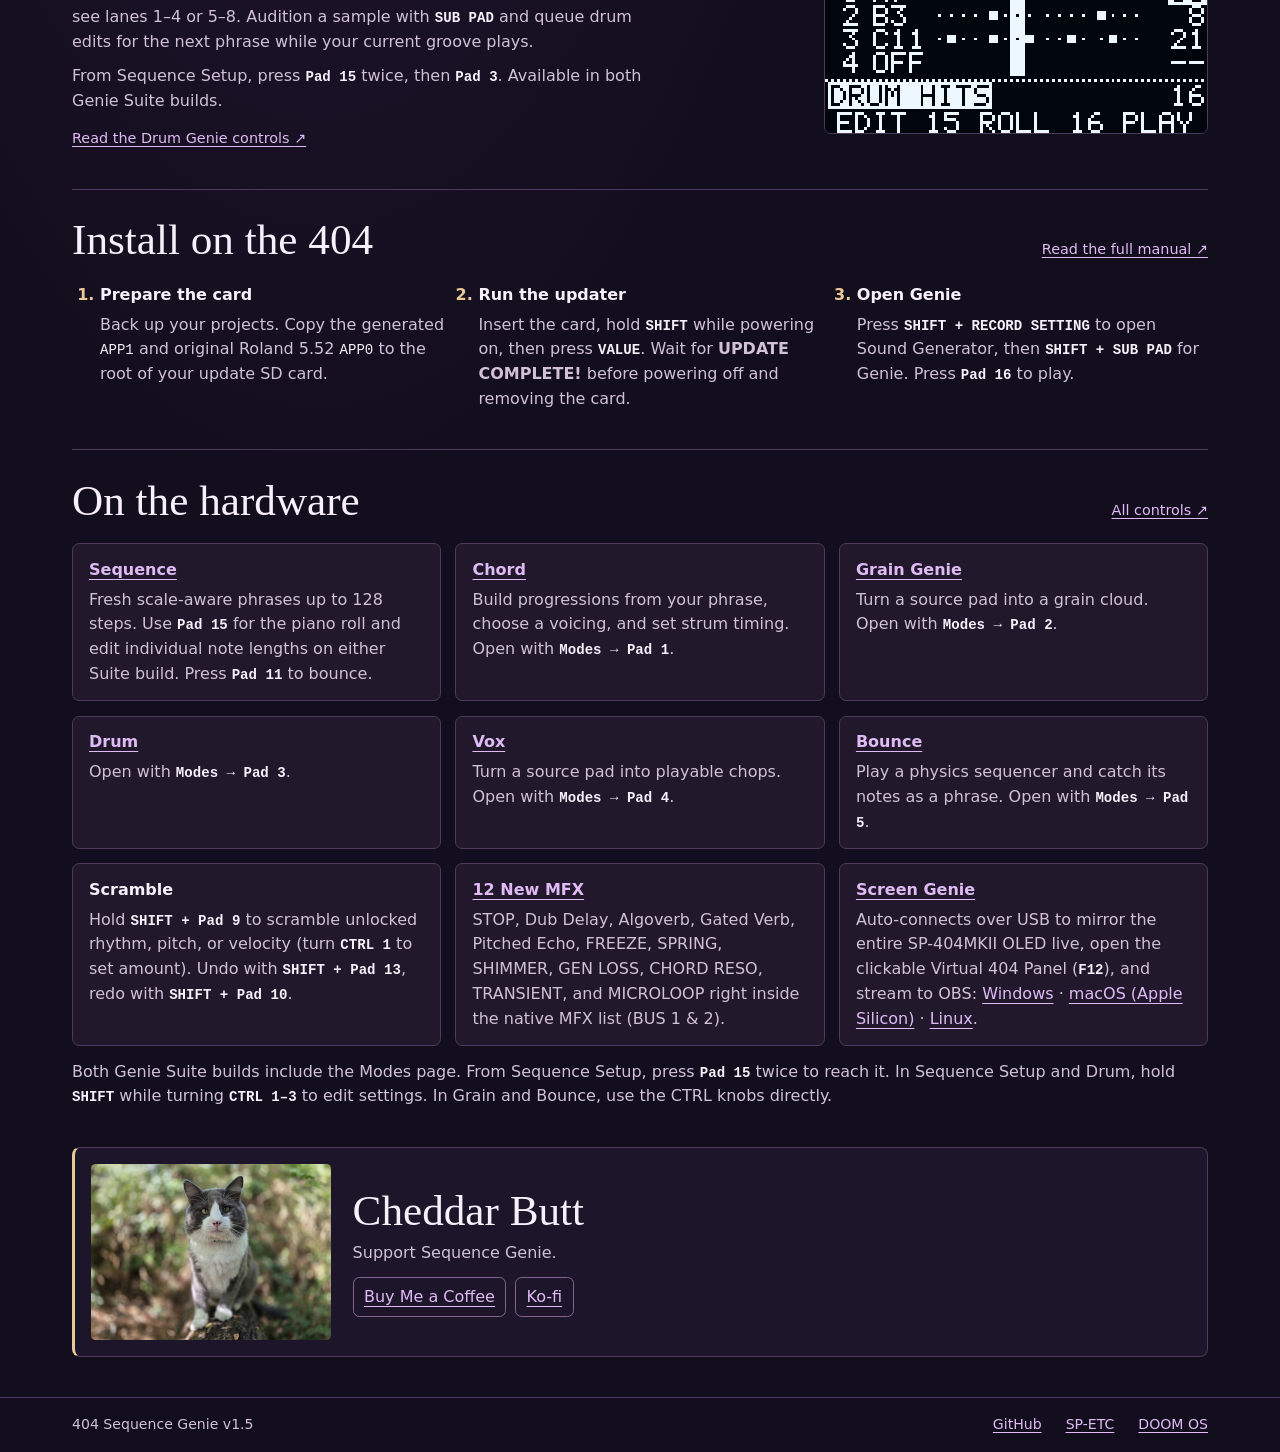
==== commit 64bd19d2: "Label release as 404 Sequence Genie v1.5" ====
--- a/docs/index.html
+++ b/docs/index.html
@@ -5,14 +5,14 @@
   <meta name="viewport" content="width=device-width, initial-scale=1">
   <meta name="theme-color" content="#140e20">
   <meta name="description" content="Build the Genie Suite with Bounce for your Roland SP-404MKII.">
-  <title>404 Sequence Genie · Firmware Builder</title>
+  <title>404 Sequence Genie v1.5 · Firmware Builder</title>
   <link rel="stylesheet" href="./genie.css?v=16">
 </head>
 <body>
 <a class="skip" href="#builder">Skip to firmware builder</a>
 <header class="site-header">
   <nav class="wrap nav" aria-label="Main navigation">
-    <a class="brand" href="./"><span aria-hidden="true">✦</span> 404 Sequence Genie</a>
+    <a class="brand" href="./"><span aria-hidden="true">✦</span> 404 Sequence Genie v1.5</a>
     <div class="nav-links">
       <a href="#builder" aria-current="location">Builder</a>
       <a href="#install">Install</a>
@@ -24,7 +24,7 @@
 <main class="wrap">
   <div class="hero">
     <section class="intro" aria-labelledby="title">
-      <p class="eyebrow">FOR THE ROLAND SP-404MKII</p>
+      <p class="eyebrow">FOR THE ROLAND SP-404MKII · V1.5</p>
       <h1 id="title">Sequence<br><em>Genie</em></h1>
       <p>Generate phrases, play them through your own sounds, and bounce straight to a pad.</p>
       <a class="release-link" href="#bounce-genie">Explore Bounce <span aria-hidden="true">↓</span></a>
@@ -40,8 +40,8 @@
         <div class="preset-field">
           <label for="version">Build selection</label>
           <select id="version" name="version" aria-describedby="build-description">
-            <option value="074" selected>DOOM OS 0.7.4 (651C) + Genie Suite + 12 New MFX</option>
-            <option value="stock">Stock Roland 5.52 + Genie Suite + 12 New MFX</option>
+            <option value="074" selected>DOOM OS 0.7.4 (651C) + Genie Suite v1.5 (12 New MFX)</option>
+            <option value="stock">Stock Roland 5.52 + Genie Suite v1.5 (12 New MFX)</option>
             <option value="legacy">Legacy DOOM OS 0.6.1 (ED5E)</option>
           </select>
         </div>
@@ -121,10 +121,10 @@
   </aside>
 </main>
 <footer class="site-footer">
-  <div class="wrap"><span>404 Sequence Genie</span><div><a href="https://github.com/AveyCole/404-Sequence-Genie">GitHub</a><a href="https://github.com/tracelistener/SP-ETC">SP-ETC</a><a href="https://klangfeldlabs.com/doom-os/">DOOM OS</a></div></div>
+  <div class="wrap"><span>404 Sequence Genie v1.5</span><div><a href="https://github.com/AveyCole/404-Sequence-Genie">GitHub</a><a href="https://github.com/tracelistener/SP-ETC">SP-ETC</a><a href="https://klangfeldlabs.com/doom-os/">DOOM OS</a></div></div>
 </footer>
 <script src="./kits-data.js" defer></script>
 <script src="./doomos-patcher.js" defer></script>
-<script type="module" src="./builder.js?v=20261127-fx12"></script>
+<script type="module" src="./builder.js?v=1.5"></script>
 </body>
 </html>
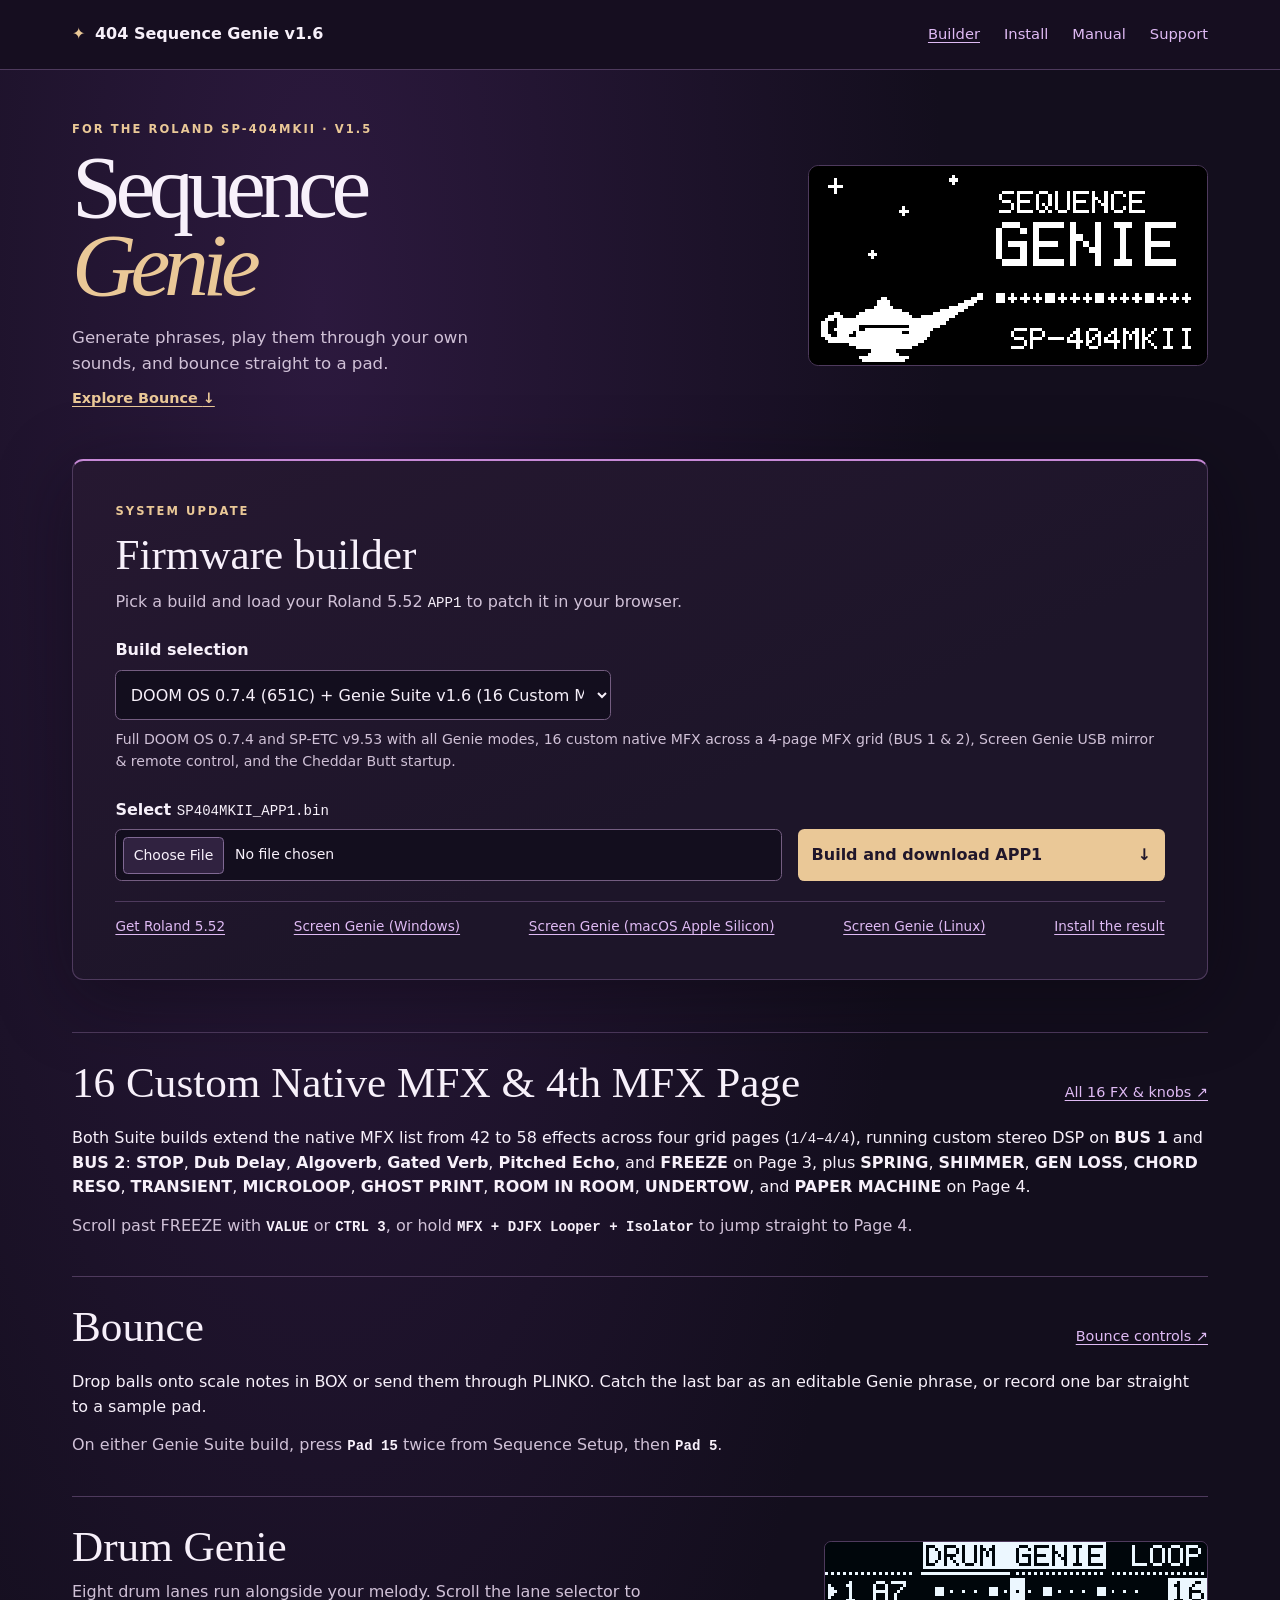
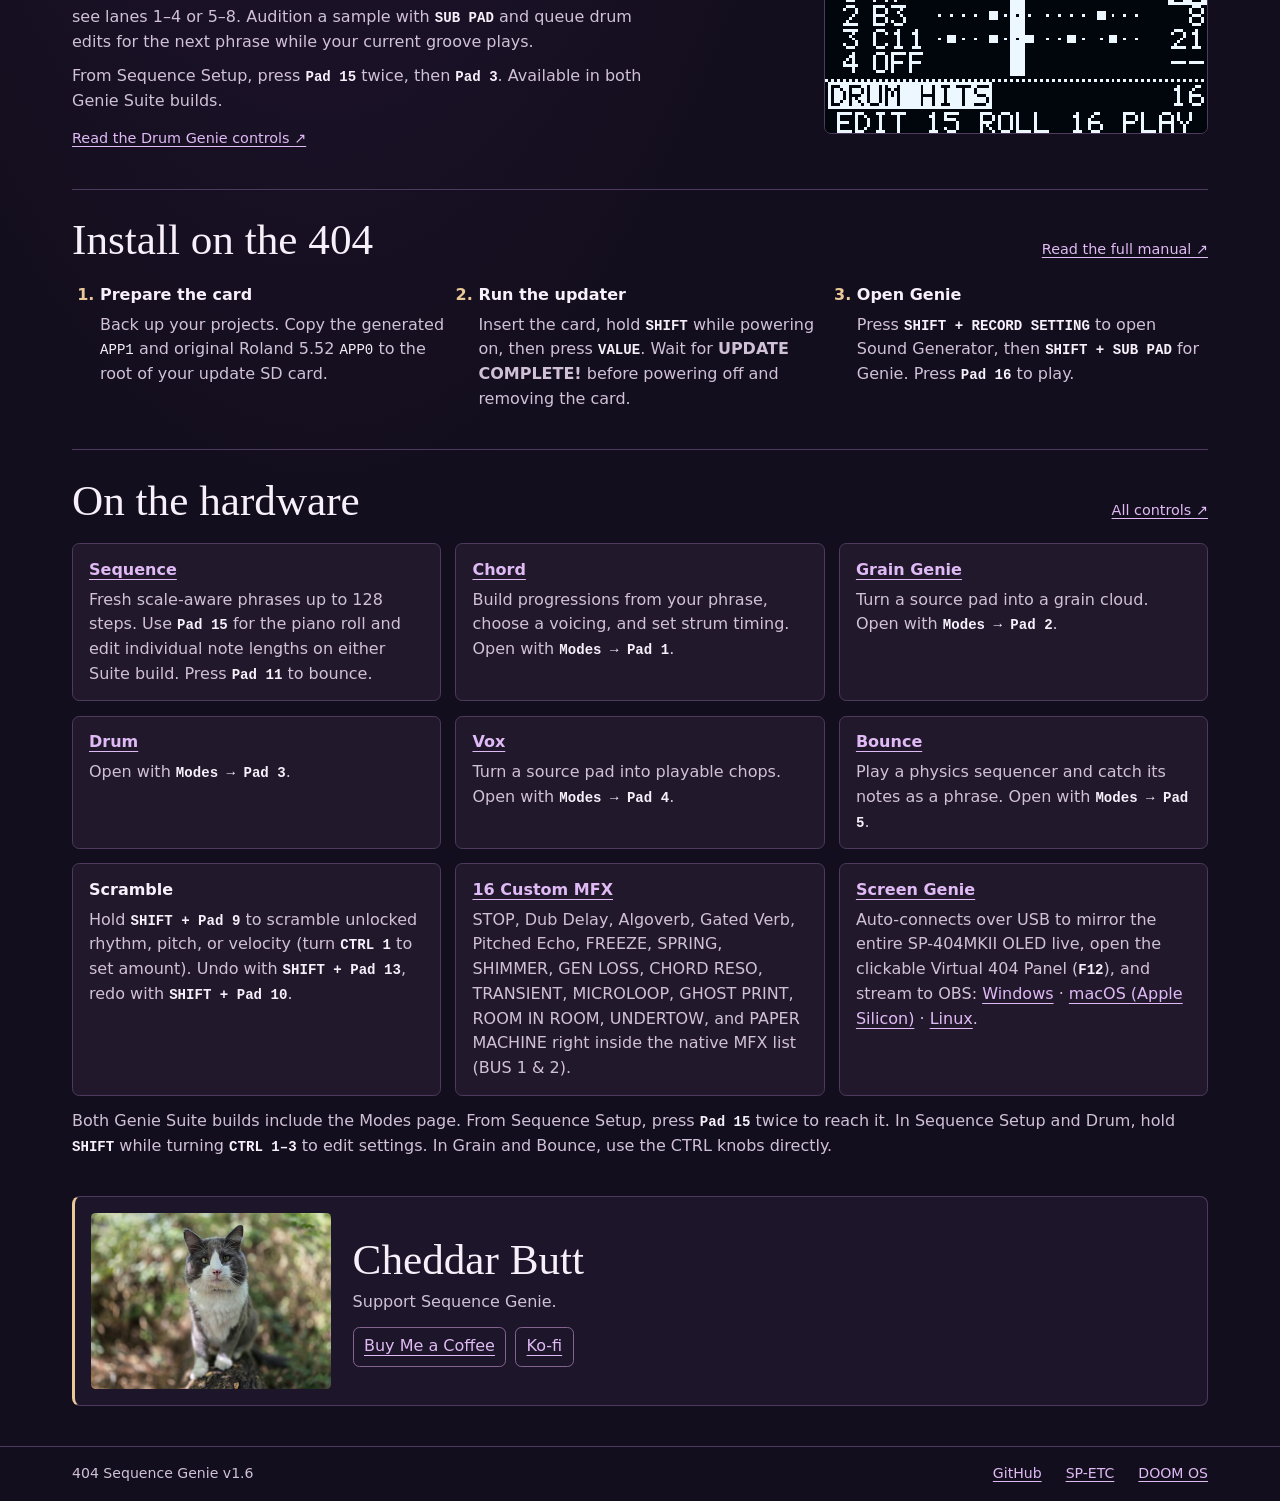
==== commit dfbb5ff5: "Publish Sequence Genie v1.6 with four MFX and bypass fixes" ====
--- a/docs/index.html
+++ b/docs/index.html
@@ -5,14 +5,14 @@
   <meta name="viewport" content="width=device-width, initial-scale=1">
   <meta name="theme-color" content="#140e20">
   <meta name="description" content="Build the Genie Suite with Bounce for your Roland SP-404MKII.">
-  <title>404 Sequence Genie v1.5 · Firmware Builder</title>
+  <title>404 Sequence Genie v1.6 · Firmware Builder</title>
   <link rel="stylesheet" href="./genie.css?v=16">
 </head>
 <body>
 <a class="skip" href="#builder">Skip to firmware builder</a>
 <header class="site-header">
   <nav class="wrap nav" aria-label="Main navigation">
-    <a class="brand" href="./"><span aria-hidden="true">✦</span> 404 Sequence Genie v1.5</a>
+    <a class="brand" href="./"><span aria-hidden="true">✦</span> 404 Sequence Genie v1.6</a>
     <div class="nav-links">
       <a href="#builder" aria-current="location">Builder</a>
       <a href="#install">Install</a>
@@ -40,12 +40,12 @@
         <div class="preset-field">
           <label for="version">Build selection</label>
           <select id="version" name="version" aria-describedby="build-description">
-            <option value="074" selected>DOOM OS 0.7.4 (651C) + Genie Suite v1.5 (12 New MFX)</option>
-            <option value="stock">Stock Roland 5.52 + Genie Suite v1.5 (12 New MFX)</option>
+            <option value="074" selected>DOOM OS 0.7.4 (651C) + Genie Suite v1.6 (16 Custom MFX)</option>
+            <option value="stock">Stock Roland 5.52 + Genie Suite v1.6 (16 Custom MFX)</option>
             <option value="legacy">Legacy DOOM OS 0.6.1 (ED5E)</option>
           </select>
         </div>
-        <p id="build-description" class="build-description">Full DOOM OS 0.7.4 and SP-ETC v9.53 with all Genie modes, 12 new native MFX across a 4-page MFX grid (BUS 1 &amp; 2), Screen Genie USB mirror &amp; remote control, and the Cheddar Butt startup.</p>
+        <p id="build-description" class="build-description">Full DOOM OS 0.7.4 and SP-ETC v9.53 with all Genie modes, 16 custom native MFX across a 4-page MFX grid (BUS 1 &amp; 2), Screen Genie USB mirror &amp; remote control, and the Cheddar Butt startup.</p>
         <div class="build-controls">
           <div>
             <label for="input">Select <code>SP404MKII_APP1.bin</code></label>
@@ -67,8 +67,8 @@
   </div>
 
   <section id="new-mfx" class="guide" aria-labelledby="mfx-title">
-    <div class="section-title"><h2 id="mfx-title">12 New Native MFX &amp; 4th MFX Page</h2><a href="./genie-manual.html#mfx">All 12 FX &amp; knobs <span aria-hidden="true">↗</span></a></div>
-    <p>Both Suite builds extend the native MFX list from 42 to 54 effects across four grid pages (<code>1/4</code>–<code>4/4</code>), running custom stereo DSP on <b>BUS 1</b> and <b>BUS 2</b>: <b>STOP</b>, <b>Dub Delay</b>, <b>Algoverb</b>, <b>Gated Verb</b>, <b>Pitched Echo</b>, and <b>FREEZE</b> on Page 3, plus <b>SPRING</b>, <b>SHIMMER</b>, <b>GEN LOSS</b>, <b>CHORD RESO</b>, <b>TRANSIENT</b>, and <b>MICROLOOP</b> on Page 4.</p>
+    <div class="section-title"><h2 id="mfx-title">16 Custom Native MFX &amp; 4th MFX Page</h2><a href="./genie-manual.html#mfx">All 16 FX &amp; knobs <span aria-hidden="true">↗</span></a></div>
+    <p>Both Suite builds extend the native MFX list from 42 to 58 effects across four grid pages (<code>1/4</code>–<code>4/4</code>), running custom stereo DSP on <b>BUS 1</b> and <b>BUS 2</b>: <b>STOP</b>, <b>Dub Delay</b>, <b>Algoverb</b>, <b>Gated Verb</b>, <b>Pitched Echo</b>, and <b>FREEZE</b> on Page 3, plus <b>SPRING</b>, <b>SHIMMER</b>, <b>GEN LOSS</b>, <b>CHORD RESO</b>, <b>TRANSIENT</b>, <b>MICROLOOP</b>, <b>GHOST PRINT</b>, <b>ROOM IN ROOM</b>, <b>UNDERTOW</b>, and <b>PAPER MACHINE</b> on Page 4.</p>
     <p class="guide-note">Scroll past FREEZE with <kbd>VALUE</kbd> or <kbd>CTRL 3</kbd>, or hold <kbd>MFX + DJFX Looper + Isolator</kbd> to jump straight to Page 4.</p>
   </section>
 
@@ -107,7 +107,7 @@
       <article><h3><a href="./genie-manual.html#vox">Vox</a></h3><p>Turn a source pad into playable chops. Open with <kbd>Modes → Pad 4</kbd>.</p></article>
       <article><h3><a href="./genie-manual.html#bounce">Bounce</a></h3><p>Play a physics sequencer and catch its notes as a phrase. Open with <kbd>Modes → Pad 5</kbd>.</p></article>
       <article><h3>Scramble</h3><p>Hold <kbd>SHIFT + Pad 9</kbd> to scramble unlocked rhythm, pitch, or velocity (turn <kbd>CTRL 1</kbd> to set amount). Undo with <kbd>SHIFT + Pad 13</kbd>, redo with <kbd>SHIFT + Pad 10</kbd>.</p></article>
-      <article><h3><a href="./genie-manual.html#mfx">12 New MFX</a></h3><p>STOP, Dub Delay, Algoverb, Gated Verb, Pitched Echo, FREEZE, SPRING, SHIMMER, GEN LOSS, CHORD RESO, TRANSIENT, and MICROLOOP right inside the native MFX list (BUS 1 &amp; 2).</p></article>
+      <article><h3><a href="./genie-manual.html#mfx">16 Custom MFX</a></h3><p>STOP, Dub Delay, Algoverb, Gated Verb, Pitched Echo, FREEZE, SPRING, SHIMMER, GEN LOSS, CHORD RESO, TRANSIENT, MICROLOOP, GHOST PRINT, ROOM IN ROOM, UNDERTOW, and PAPER MACHINE right inside the native MFX list (BUS 1 &amp; 2).</p></article>
       <article><h3><a href="https://github.com/AveyCole/404-Sequence-Genie/releases/latest">Screen Genie</a></h3><p>Auto-connects over USB to mirror the entire SP-404MKII OLED live, open the clickable Virtual 404 Panel (<kbd>F12</kbd>), and stream to OBS: <a href="https://github.com/AveyCole/404-Sequence-Genie/releases/latest/download/Screen-Genie.exe">Windows</a> · <a href="https://github.com/AveyCole/404-Sequence-Genie/releases/latest/download/Screen-Genie-macOS.zip">macOS (Apple Silicon)</a> · <a href="https://github.com/AveyCole/404-Sequence-Genie/releases/latest/download/Screen-Genie-Linux.tar.gz">Linux</a>.</p></article>
     </div>
     <p class="guide-note">Both Genie Suite builds include the Modes page. From Sequence Setup, press <kbd>Pad 15</kbd> twice to reach it. In Sequence Setup and Drum, hold <kbd>SHIFT</kbd> while turning <kbd>CTRL 1–3</kbd> to edit settings. In Grain and Bounce, use the CTRL knobs directly.</p>
@@ -121,10 +121,10 @@
   </aside>
 </main>
 <footer class="site-footer">
-  <div class="wrap"><span>404 Sequence Genie v1.5</span><div><a href="https://github.com/AveyCole/404-Sequence-Genie">GitHub</a><a href="https://github.com/tracelistener/SP-ETC">SP-ETC</a><a href="https://klangfeldlabs.com/doom-os/">DOOM OS</a></div></div>
+  <div class="wrap"><span>404 Sequence Genie v1.6</span><div><a href="https://github.com/AveyCole/404-Sequence-Genie">GitHub</a><a href="https://github.com/tracelistener/SP-ETC">SP-ETC</a><a href="https://klangfeldlabs.com/doom-os/">DOOM OS</a></div></div>
 </footer>
 <script src="./kits-data.js" defer></script>
 <script src="./doomos-patcher.js" defer></script>
-<script type="module" src="./builder.js?v=1.5"></script>
+<script type="module" src="./builder.js?v=1.6"></script>
 </body>
 </html>
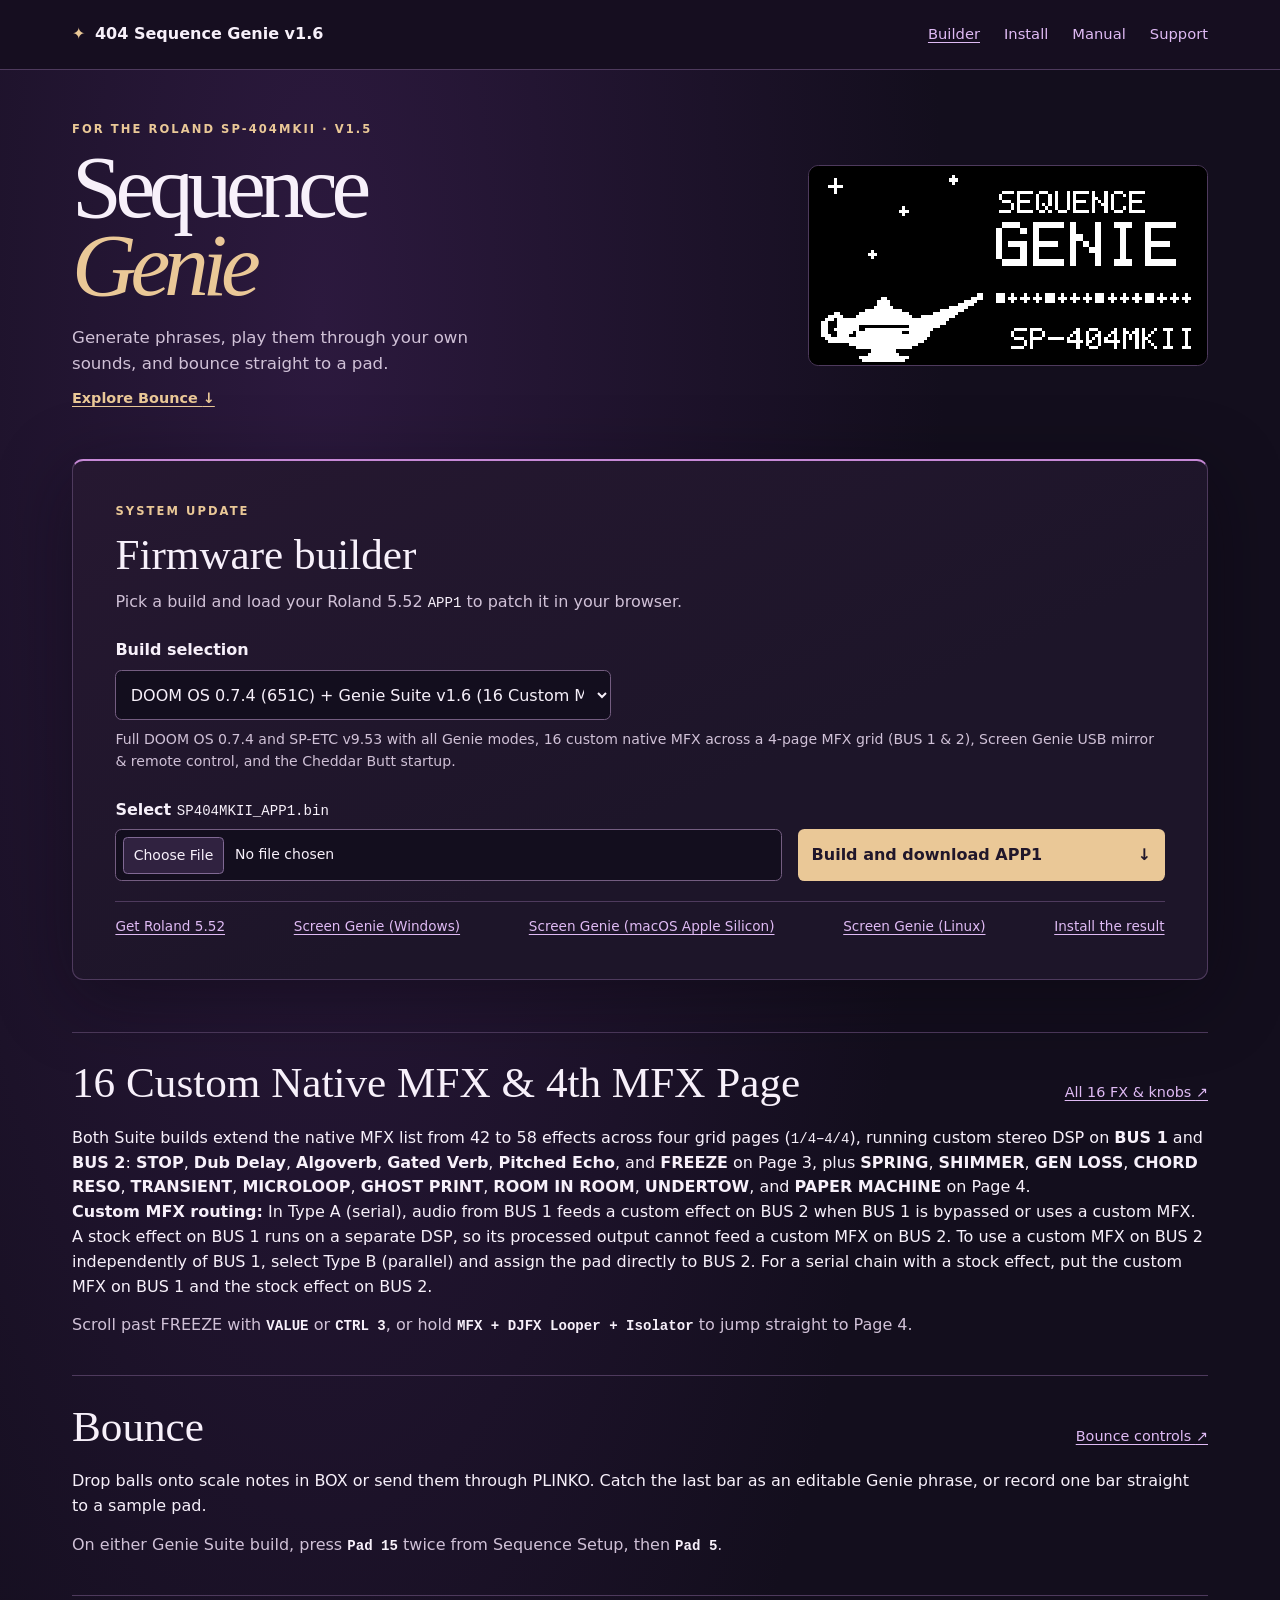
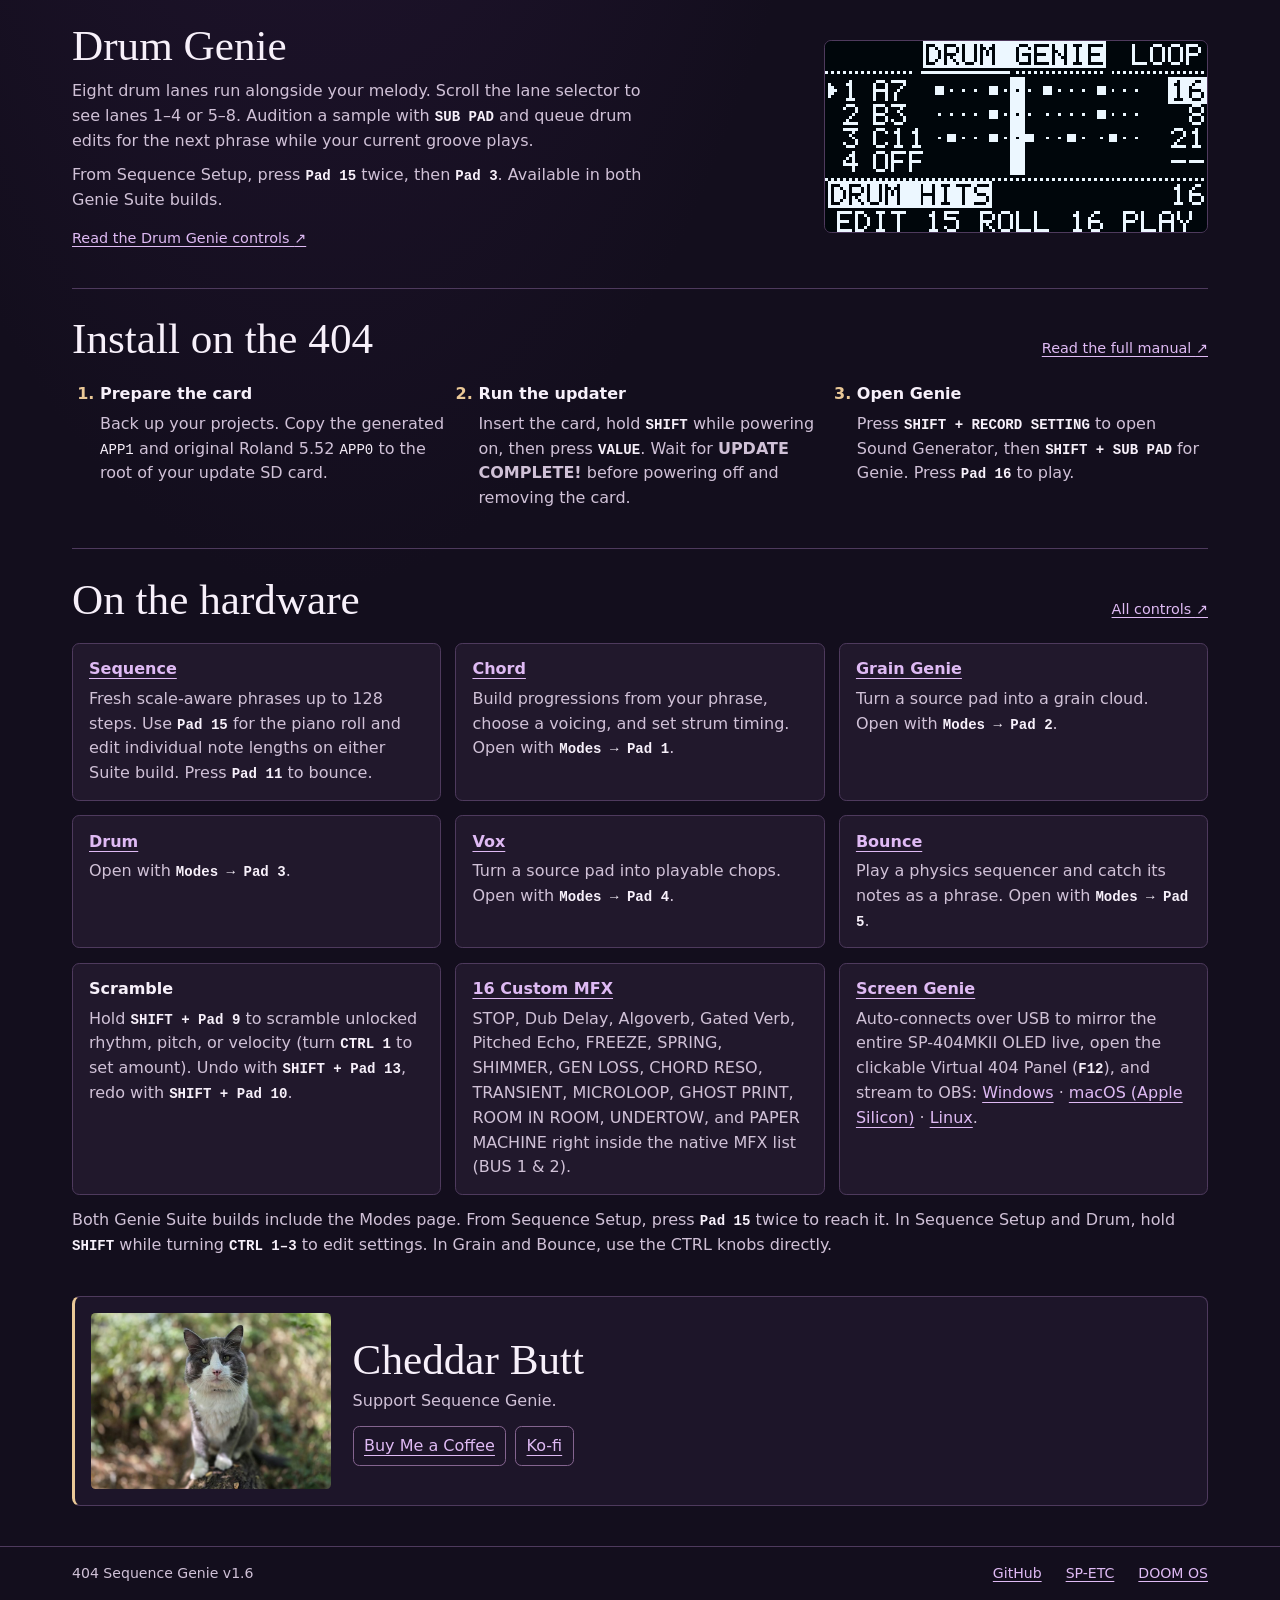
==== commit b0aa4e76: "Publish serial BUS 2 routing for native MFX" ====
--- a/docs/index.html
+++ b/docs/index.html
@@ -69,6 +69,7 @@
   <section id="new-mfx" class="guide" aria-labelledby="mfx-title">
     <div class="section-title"><h2 id="mfx-title">16 Custom Native MFX &amp; 4th MFX Page</h2><a href="./genie-manual.html#mfx">All 16 FX &amp; knobs <span aria-hidden="true">↗</span></a></div>
     <p>Both Suite builds extend the native MFX list from 42 to 58 effects across four grid pages (<code>1/4</code>–<code>4/4</code>), running custom stereo DSP on <b>BUS 1</b> and <b>BUS 2</b>: <b>STOP</b>, <b>Dub Delay</b>, <b>Algoverb</b>, <b>Gated Verb</b>, <b>Pitched Echo</b>, and <b>FREEZE</b> on Page 3, plus <b>SPRING</b>, <b>SHIMMER</b>, <b>GEN LOSS</b>, <b>CHORD RESO</b>, <b>TRANSIENT</b>, <b>MICROLOOP</b>, <b>GHOST PRINT</b>, <b>ROOM IN ROOM</b>, <b>UNDERTOW</b>, and <b>PAPER MACHINE</b> on Page 4.</p>
+    <p><strong>Custom MFX routing:</strong> In Type A (serial), audio from BUS 1 feeds a custom effect on BUS 2 when BUS 1 is bypassed or uses a custom MFX. A stock effect on BUS 1 runs on a separate DSP, so its processed output cannot feed a custom MFX on BUS 2. To use a custom MFX on BUS 2 independently of BUS 1, select Type B (parallel) and assign the pad directly to BUS 2. For a serial chain with a stock effect, put the custom MFX on BUS 1 and the stock effect on BUS 2.</p>
     <p class="guide-note">Scroll past FREEZE with <kbd>VALUE</kbd> or <kbd>CTRL 3</kbd>, or hold <kbd>MFX + DJFX Looper + Isolator</kbd> to jump straight to Page 4.</p>
   </section>
 
@@ -125,6 +126,6 @@
 </footer>
 <script src="./kits-data.js" defer></script>
 <script src="./doomos-patcher.js" defer></script>
-<script type="module" src="./builder.js?v=1.6"></script>
+<script type="module" src="./builder.js?v=1.6-serial"></script>
 </body>
 </html>
